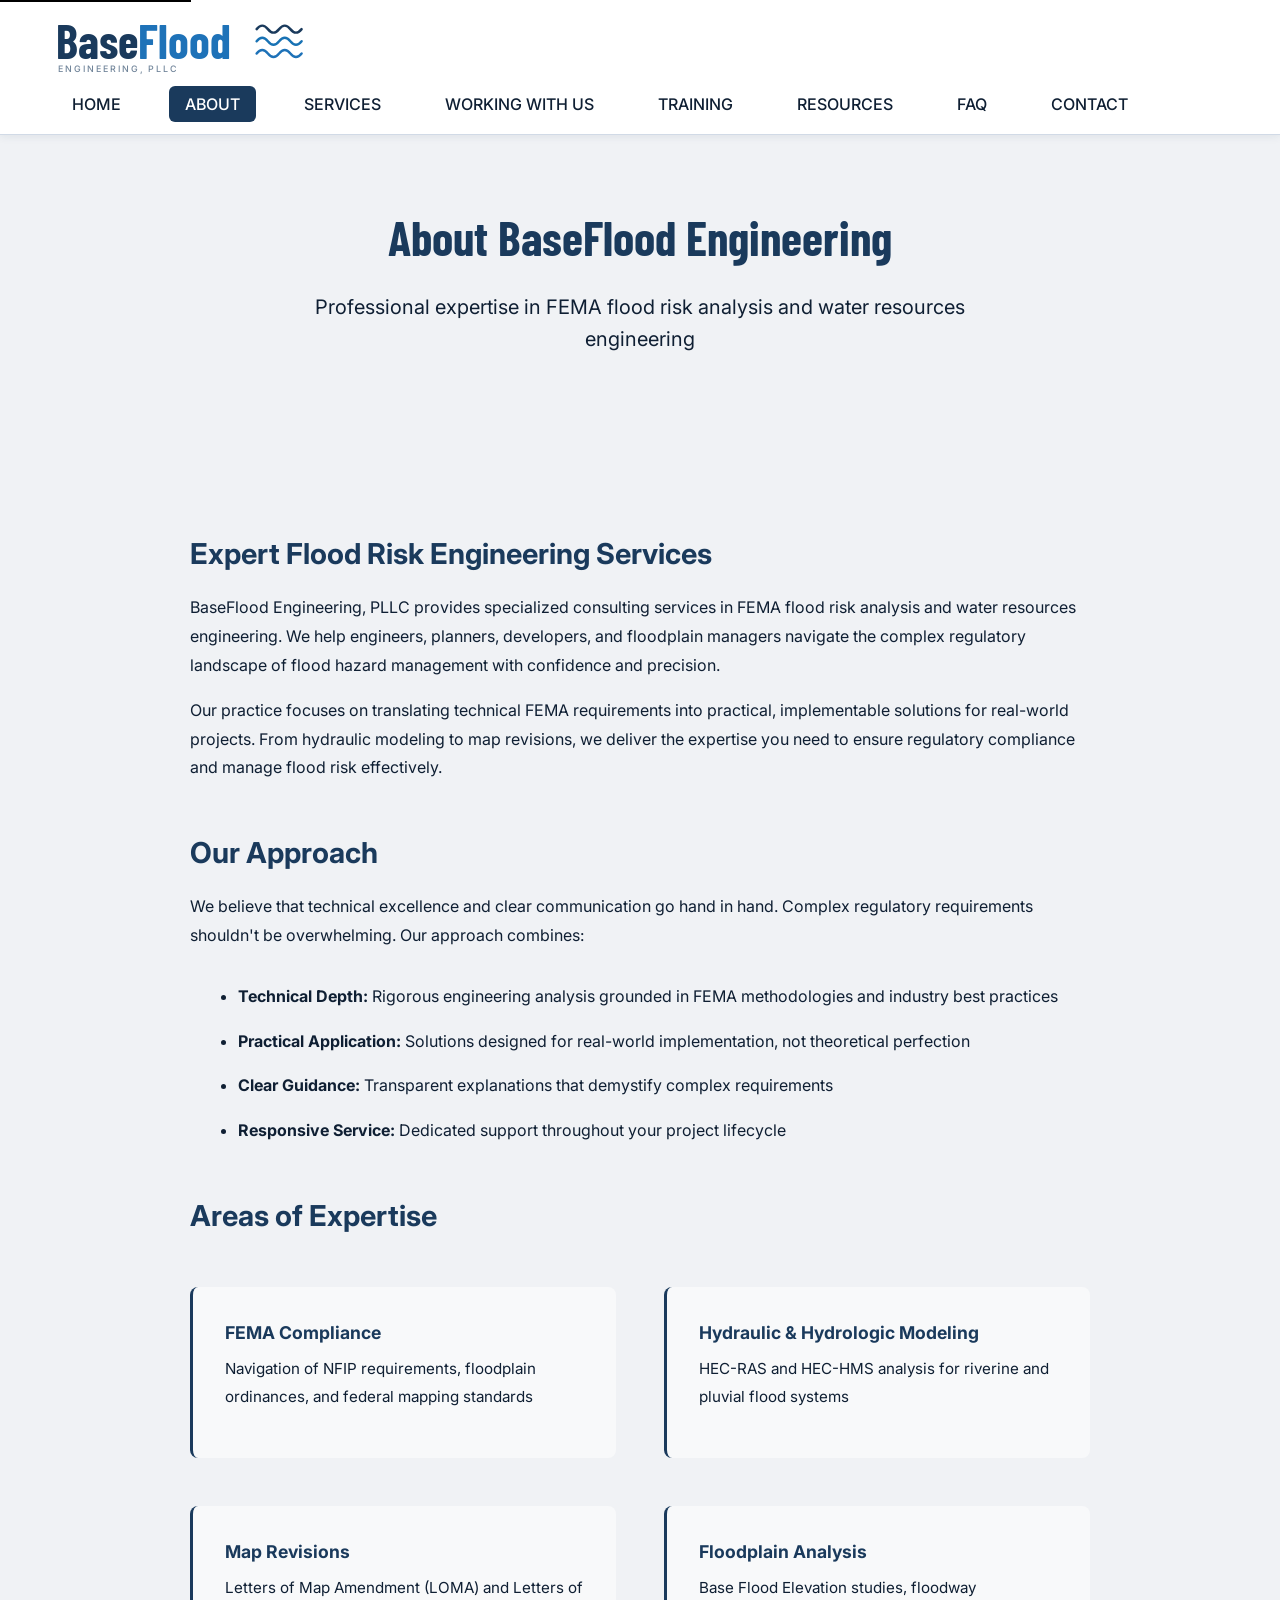
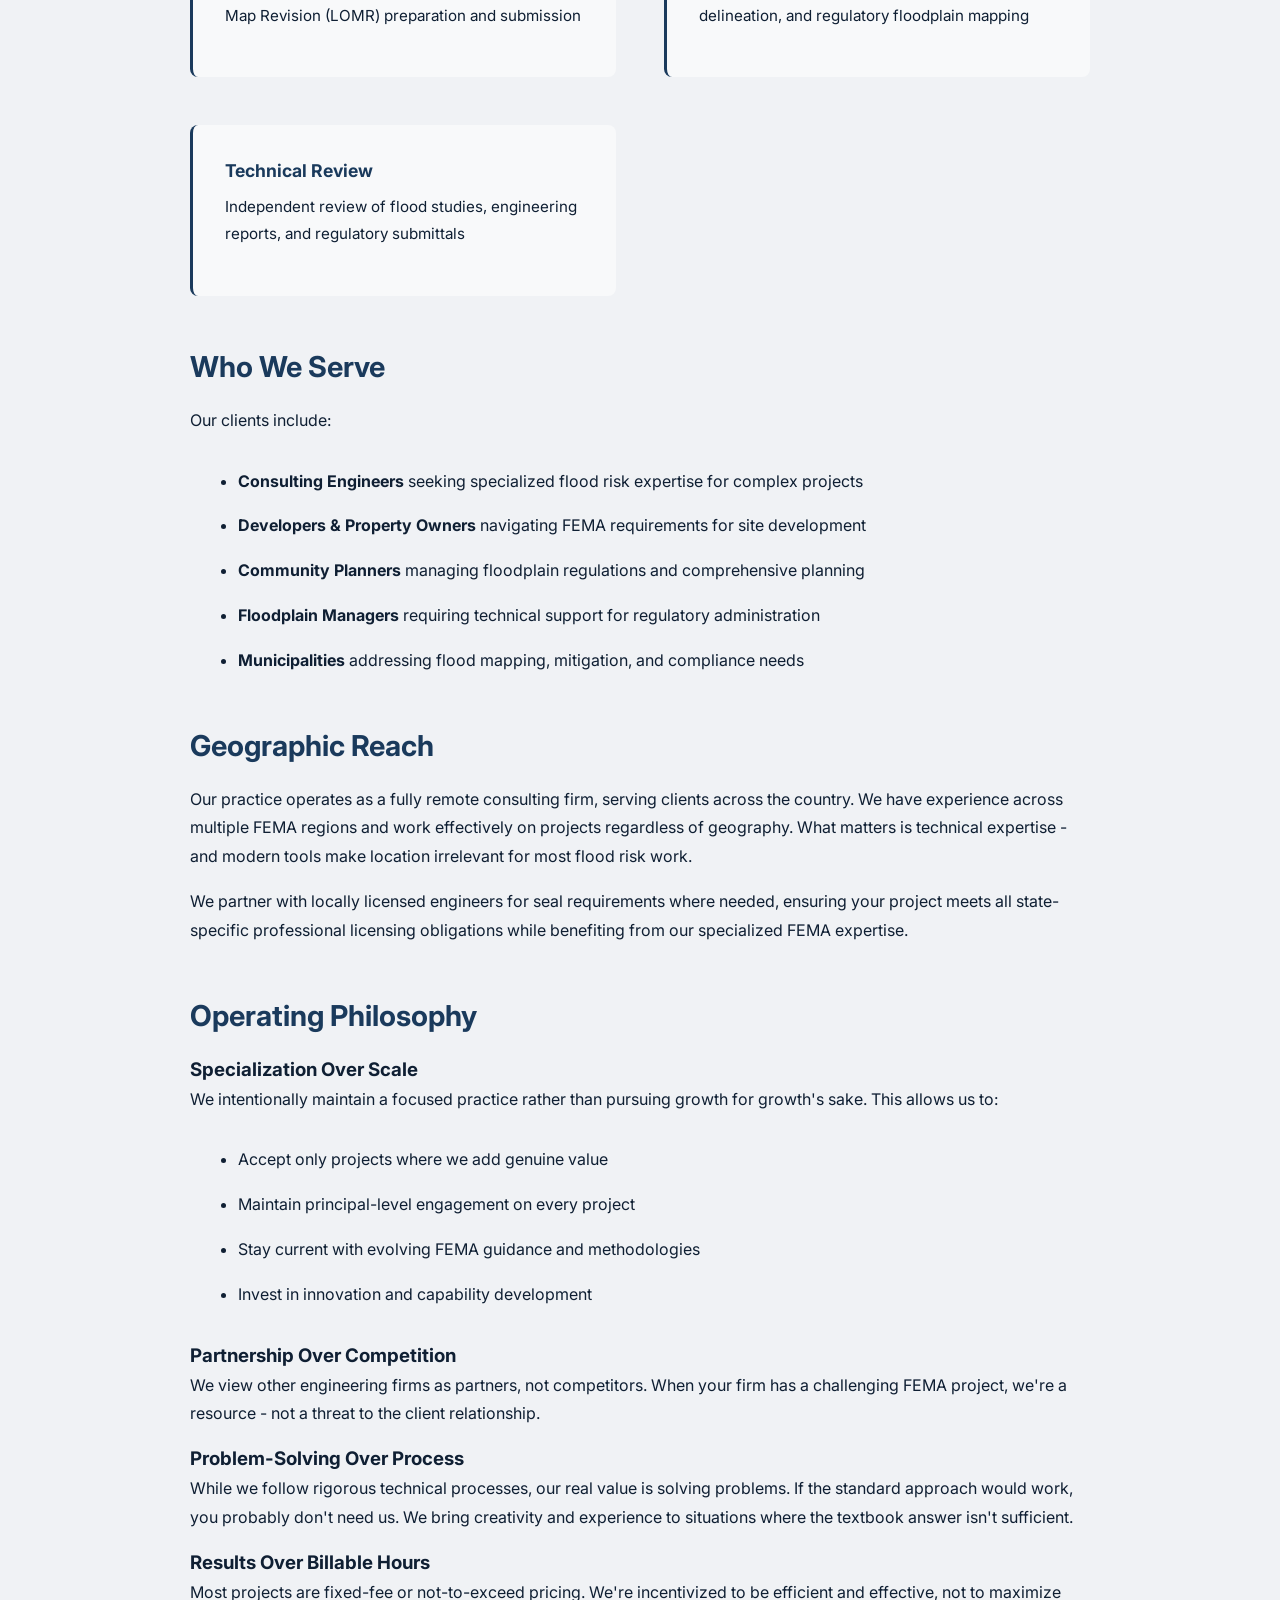
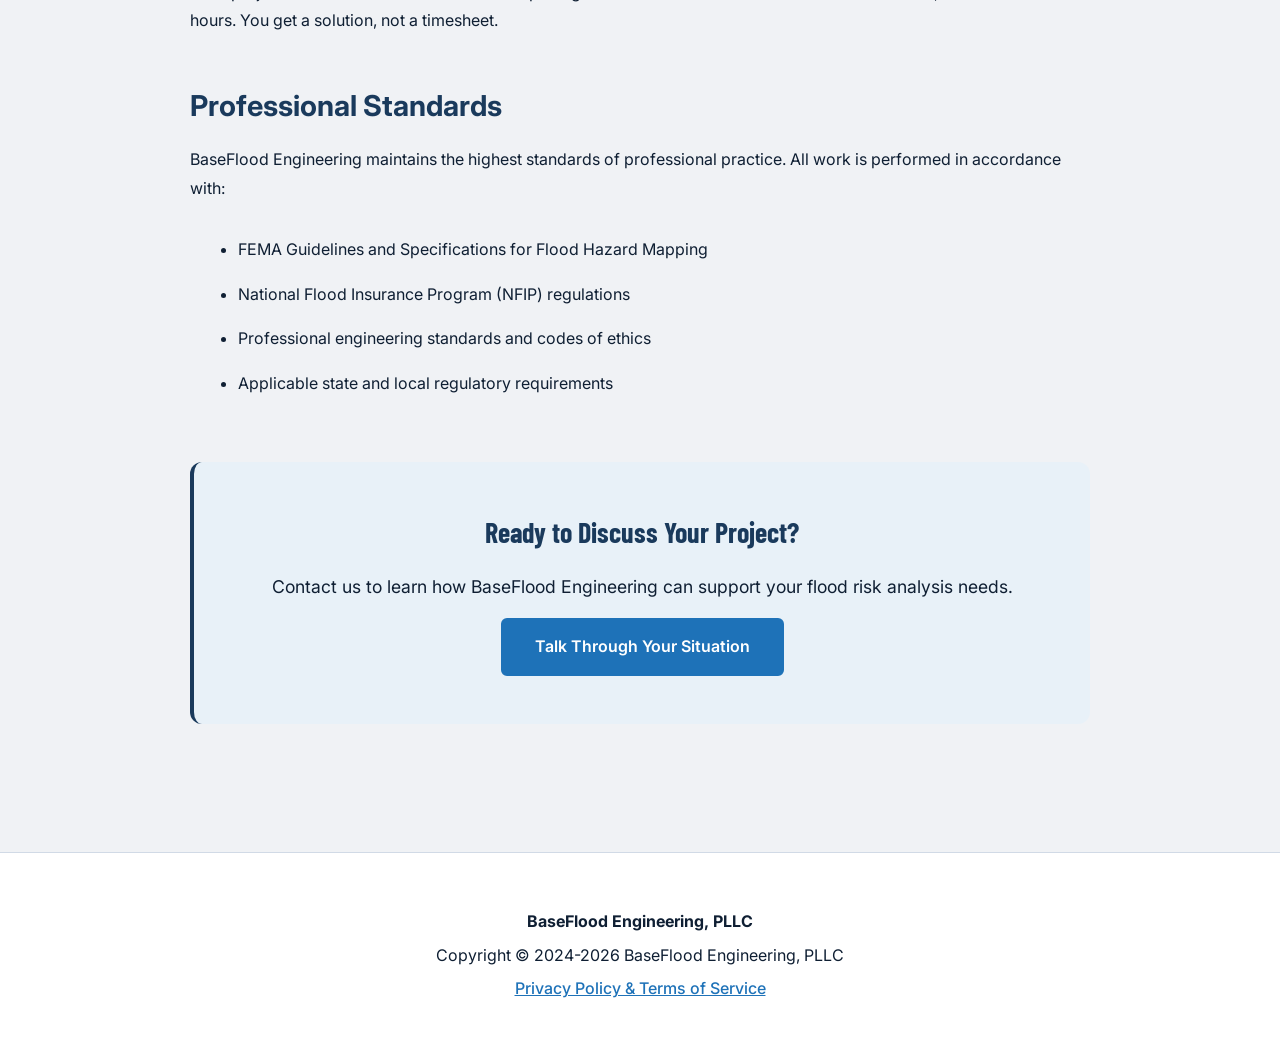
==== about.html @ ddf85482 "fix: tighten wave gap — translate 230→212, viewBox 292→272 Font now preloads reliably via link tag; " ====
<!DOCTYPE html>
<html lang="en">
<head>
    <meta charset="UTF-8">
    <meta name="viewport" content="width=device-width, initial-scale=1.0">

    <!-- SEO Meta Tags -->
    <title>About - BaseFlood Engineering</title>
    <meta name="description" content="The specialist's specialist in FEMA flood risk. We partner with engineering firms and serve clients with specialized expertise, principal-level engagement, and a problem-solving focus.">

    <!-- Favicon -->
    <link rel="icon" type="image/png" href="favicon.png">

    <!-- Stylesheet -->
        <link rel="preconnect" href="https://fonts.googleapis.com">
    <link rel="preconnect" href="https://fonts.gstatic.com" crossorigin>
    <link href="https://fonts.googleapis.com/css2?family=Barlow+Condensed:wght@700&family=Inter:wght@300;400;500;600;700&display=swap" rel="stylesheet">
    <link rel="stylesheet" href="styles.css">
</head>
<body>
    <!-- Skip Navigation -->
    <a href="#main-content" class="skip-link">Skip to main content</a>

    <!-- Header -->
    <header role="banner">
        <div class="container">
            <div class="header-content">
                <div class="logo">
                    <a href="index.html" aria-label="BaseFlood Engineering homepage">
                        <svg xmlns="http://www.w3.org/2000/svg" viewBox="0 0 272 64" role="img" aria-label="BaseFlood Engineering, PLLC" style="height:60px;width:auto;display:block;">
                        <title>BaseFlood Engineering, PLLC</title>
                        <text y="46"
                              font-family="'Barlow Condensed','Arial Narrow',Arial,sans-serif"
                              font-weight="700" font-size="50">
                            <tspan fill="#1a3a5c">Base</tspan><tspan fill="#1e72b8">Flood</tspan>
                        </text>
                        <g transform="translate(212, 8)">
                            <path d="M2 6 C 6 1, 10 1, 14 6 C 18 11, 22 11, 26 6 C 30 1, 34 1, 38 6 C 42 11, 46 11, 50 6"
                                  stroke="#1a3a5c" stroke-width="2.6" stroke-linecap="round" fill="none"/>
                            <path transform="translate(0,13)"
                                  d="M2 6 C 6 1, 10 1, 14 6 C 18 11, 22 11, 26 6 C 30 1, 34 1, 38 6 C 42 11, 46 11, 50 6"
                                  stroke="#1872b4" stroke-width="2.6" stroke-linecap="round" fill="none"/>
                            <path transform="translate(0,26)"
                                  d="M2 6 C 6 1, 10 1, 14 6 C 18 11, 22 11, 26 6 C 30 1, 34 1, 38 6 C 42 11, 46 11, 50 6"
                                  stroke="#1e72b8" stroke-width="2.6" stroke-linecap="round" fill="none"/>
                        </g>
                        <text x="2" y="60"
                              font-family="'Inter','Segoe UI',Arial,sans-serif"
                              font-weight="500" font-size="9.5"
                              fill="#1a3a5c" opacity="0.62" letter-spacing="2.1">ENGINEERING, PLLC</text>
                    </svg>
                    </a>
                </div>
                <nav role="navigation" aria-label="Main navigation">
                    <ul>
                        <li><a href="index.html">HOME</a></li>
                        <li><a href="about.html" aria-current="page">ABOUT</a></li>
                        <li><a href="services.html">SERVICES</a></li>
                        <li><a href="working-with-us.html">WORKING WITH US</a></li>
                        <li><a href="training.html">TRAINING</a></li>
                        <li><a href="resources.html">RESOURCES</a></li>
                        <li><a href="faq.html">FAQ</a></li>
                        <li><a href="contact.html">CONTACT</a></li>
                    </ul>
                </nav>
            </div>
        </div>
    </header>

    <!-- Main Content -->
    <main id="main-content" role="main">
        <!-- Page Hero -->
        <section class="page-hero" aria-label="About introduction">
            <div class="container">
                <h1>About BaseFlood Engineering</h1>
                <p class="page-hero-subtitle">Professional expertise in FEMA flood risk analysis and water resources engineering</p>
            </div>
        </section>

        <!-- Main Content Section -->
        <section class="page-content" aria-label="About BaseFlood Engineering">
            <div class="container">
                <div class="content-box">
                    <h2>Expert Flood Risk Engineering Services</h2>

                    <p>BaseFlood Engineering, PLLC provides specialized consulting services in FEMA flood risk analysis and water resources engineering. We help engineers, planners, developers, and floodplain managers navigate the complex regulatory landscape of flood hazard management with confidence and precision.</p>

                    <p>Our practice focuses on translating technical FEMA requirements into practical, implementable solutions for real-world projects. From hydraulic modeling to map revisions, we deliver the expertise you need to ensure regulatory compliance and manage flood risk effectively.</p>

                    <h2>Our Approach</h2>

                    <p>We believe that technical excellence and clear communication go hand in hand. Complex regulatory requirements shouldn't be overwhelming. Our approach combines:</p>

                    <ul>
                        <li><strong>Technical Depth:</strong> Rigorous engineering analysis grounded in FEMA methodologies and industry best practices</li>
                        <li><strong>Practical Application:</strong> Solutions designed for real-world implementation, not theoretical perfection</li>
                        <li><strong>Clear Guidance:</strong> Transparent explanations that demystify complex requirements</li>
                        <li><strong>Responsive Service:</strong> Dedicated support throughout your project lifecycle</li>
                    </ul>

                    <h2>Areas of Expertise</h2>

                    <div class="expertise-grid">
                        <div class="expertise-item">
                            <h3>FEMA Compliance</h3>
                            <p>Navigation of NFIP requirements, floodplain ordinances, and federal mapping standards</p>
                        </div>

                        <div class="expertise-item">
                            <h3>Hydraulic &amp; Hydrologic Modeling</h3>
                            <p>HEC-RAS and HEC-HMS analysis for riverine and pluvial flood systems</p>
                        </div>

                        <div class="expertise-item">
                            <h3>Map Revisions</h3>
                            <p>Letters of Map Amendment (LOMA) and Letters of Map Revision (LOMR) preparation and submission</p>
                        </div>

                        <div class="expertise-item">
                            <h3>Floodplain Analysis</h3>
                            <p>Base Flood Elevation studies, floodway delineation, and regulatory floodplain mapping</p>
                        </div>

                        <div class="expertise-item">
                            <h3>Technical Review</h3>
                            <p>Independent review of flood studies, engineering reports, and regulatory submittals</p>
                        </div>
                    </div>

                    <h2>Who We Serve</h2>

                    <p>Our clients include:</p>

                    <ul>
                        <li><strong>Consulting Engineers</strong> seeking specialized flood risk expertise for complex projects</li>
                        <li><strong>Developers &amp; Property Owners</strong> navigating FEMA requirements for site development</li>
                        <li><strong>Community Planners</strong> managing floodplain regulations and comprehensive planning</li>
                        <li><strong>Floodplain Managers</strong> requiring technical support for regulatory administration</li>
                        <li><strong>Municipalities</strong> addressing flood mapping, mitigation, and compliance needs</li>
                    </ul>

                    <h2>Geographic Reach</h2>
                    <p>Our practice operates as a fully remote consulting firm, serving clients across the country. We have experience across multiple FEMA regions and work effectively on projects regardless of geography. What matters is technical expertise - and modern tools make location irrelevant for most flood risk work.</p>
                    <p>We partner with locally licensed engineers for seal requirements where needed, ensuring your project meets all state-specific professional licensing obligations while benefiting from our specialized FEMA expertise.</p>

                    <h2>Operating Philosophy</h2>

                    <div class="philosophy-section">
                        <h3>Specialization Over Scale</h3>
                        <p>We intentionally maintain a focused practice rather than pursuing growth for growth's sake. This allows us to:</p>
                        <ul>
                            <li>Accept only projects where we add genuine value</li>
                            <li>Maintain principal-level engagement on every project</li>
                            <li>Stay current with evolving FEMA guidance and methodologies</li>
                            <li>Invest in innovation and capability development</li>
                        </ul>
                    </div>

                    <div class="philosophy-section">
                        <h3>Partnership Over Competition</h3>
                        <p>We view other engineering firms as partners, not competitors. When your firm has a challenging FEMA project, we're a resource - not a threat to the client relationship.</p>
                    </div>

                    <div class="philosophy-section">
                        <h3>Problem-Solving Over Process</h3>
                        <p>While we follow rigorous technical processes, our real value is solving problems. If the standard approach would work, you probably don't need us. We bring creativity and experience to situations where the textbook answer isn't sufficient.</p>
                    </div>

                    <div class="philosophy-section">
                        <h3>Results Over Billable Hours</h3>
                        <p>Most projects are fixed-fee or not-to-exceed pricing. We're incentivized to be efficient and effective, not to maximize hours. You get a solution, not a timesheet.</p>
                    </div>

                    <h2>Professional Standards</h2>

                    <p>BaseFlood Engineering maintains the highest standards of professional practice. All work is performed in accordance with:</p>

                    <ul>
                        <li>FEMA Guidelines and Specifications for Flood Hazard Mapping</li>
                        <li>National Flood Insurance Program (NFIP) regulations</li>
                        <li>Professional engineering standards and codes of ethics</li>
                        <li>Applicable state and local regulatory requirements</li>
                    </ul>

                    <div class="cta-box">
                        <h3>Ready to Discuss Your Project?</h3>
                        <p>Contact us to learn how BaseFlood Engineering can support your flood risk analysis needs.</p>
                        <a href="contact.html" class="btn-primary">Talk Through Your Situation</a>
                    </div>
                </div>
            </div>
        </section>
    </main>

    <!-- Footer -->
    <footer role="contentinfo" aria-label="Site footer">
        <div class="container">
            <div class="footer-content">
                <p><strong>BaseFlood Engineering, PLLC</strong></p>
                <p>Copyright &copy; 2024-2026 BaseFlood Engineering, PLLC</p>
                <p><a href="privacy.html">Privacy Policy & Terms of Service</a></p>
            </div>
        </div>
    </footer>
</body>
</html>
---- styles.css ----
/* ===================================
   BaseFlood Engineering Stylesheet
   Brand-compliant update — May 2026
   Colors & typography per Brand Guidelines v1.0
   =================================== */

/* === Google Fonts — required by brand guidelines === */
@import url('https://fonts.googleapis.com/css2?family=Barlow+Condensed:wght@700&family=Inter:wght@300;400;500;600;700&display=swap');

/* === CSS Reset & Base Styles === */
* {
    margin: 0;
    padding: 0;
    box-sizing: border-box;
}

:root {
    /* ── Brand Color Palette (Brand Guidelines v1.0) ── */
    --bf-navy:   #1a3a5c;   /* Primary Navy — brand primary, dominant */
    --bf-blue:   #1e72b8;   /* Primary Blue — secondary, "Flood" color */
    --bf-mid:    #1872b4;   /* Mid Blue — wave icon middle stroke */
    --bf-lite:   #2e8bcb;   /* Accent Blue — highlights, UI accents */
    --bf-lblue:  #7ab8e8;   /* Light Blue — reversed text, icon tints */
    --bf-dark:   #0f1f33;   /* Dark Navy — body text, headings */
    --bf-gray:   #8a96a3;   /* Cool Gray — secondary text, captions */
    --bf-rule:   #d1dae6;   /* Rule / Border — dividers, subtle borders */
    --bf-bg:     #f0f2f5;   /* Background */

    /* ── Semantic aliases (used throughout) ── */
    --primary-color:   var(--bf-blue);    /* primary interactive / link blue */
    --primary-dark:    var(--bf-navy);    /* hover, headers, dark treatments */
    --secondary-color: #e8f1f8;           /* light blue tint for strips/boxes */
    --accent-color:    var(--bf-blue);    /* CTA buttons — brand blue */
    --accent-hover:    var(--bf-navy);    /* CTA hover — darken to navy */
    --text-color:      var(--bf-dark);    /* #0f1f33 */
    --text-light:      var(--bf-gray);    /* #8a96a3 */
    --white:           #ffffff;
    --border-color:    var(--bf-rule);    /* #d1dae6 */
    --card-bg:         rgba(255, 255, 255, 0.88);
    --background-tint: var(--bf-bg);      /* #f0f2f5 */

    /* ── Typography ── */
    /* Display / large headlines: Barlow Condensed Bold 700 only */
    --font-display: 'Barlow Condensed', 'Arial Narrow', Arial, sans-serif;
    /* Body, UI, all other text: Inter */
    --font-main:    'Inter', 'Segoe UI', Arial, sans-serif;
    /* Legacy alias — still referenced in some components */
    --font-heading: var(--font-display);

    /* ── Spacing ── */
    --spacing-xs: 0.5rem;
    --spacing-sm: 1rem;
    --spacing-md: 2rem;
    --spacing-lg: 3rem;
    --spacing-xl: 4rem;

    /* ── Container ── */
    --container-width: 1200px;
}

html {
    font-size: 16px;
    scroll-behavior: smooth;
}

body {
    font-family: var(--font-main);
    font-size: 1rem;
    line-height: 1.6;
    color: var(--text-color);
    background: var(--background-tint);
    position: relative;
}

/* Fixed Background Watermark */
body::before {
    content: '';
    position: fixed;
    top: 0;
    left: 0;
    width: 100%;
    height: 100%;
    background-image: url('images/background-watermark.png');
    background-size: cover;
    background-position: center;
    background-repeat: no-repeat;
    background-attachment: fixed;
    opacity: 0.15;
    pointer-events: none;
    z-index: -1;
}

/* === Skip Link (Accessibility) === */
.skip-link {
    position: absolute;
    top: -40px;
    left: 0;
    background: #000;
    color: #fff;
    padding: 8px 16px;
    text-decoration: none;
    z-index: 100;
    font-weight: bold;
}

.skip-link:focus {
    top: 0;
}

/* === Container === */
.container {
    max-width: var(--container-width);
    margin: 0 auto;
    padding: 0 var(--spacing-sm);
}

/* === Header === */
header {
    background: rgba(255, 255, 255, 0.97);
    backdrop-filter: blur(10px);
    border-bottom: 1px solid var(--border-color);
    padding: var(--spacing-sm) 0;
    position: sticky;
    top: 0;
    z-index: 50;
    box-shadow: 0 2px 8px rgba(26, 58, 92, 0.08);
}

.header-content {
    display: flex;
    justify-content: space-between;
    align-items: center;
    flex-wrap: wrap;
    gap: var(--spacing-sm);
}

.logo img,
.logo svg {
    height: 64px;
    width: auto;
    display: block;
}

/* === Navigation === */
nav ul {
    display: flex;
    list-style: none;
    gap: var(--spacing-md);
    margin: 0;
    padding: 0;
}

nav a {
    text-decoration: none;
    color: var(--text-color);
    font-weight: 500;
    font-family: var(--font-main);
    padding: var(--spacing-xs) var(--spacing-sm);
    border-radius: 4px;
    transition: background-color 0.3s ease, color 0.3s ease;
    white-space: nowrap;
}

nav a:hover,
nav a:focus {
    background-color: var(--secondary-color);
    color: var(--primary-color);
}

nav a[aria-current="page"] {
    background-color: var(--bf-navy);
    color: var(--white);
    border-radius: 6px;
}

/* === Main Content === */
main {
    min-height: calc(100vh - 200px);
}

/* === Hero Section === */
.hero {
    padding: var(--spacing-lg) 0 var(--spacing-lg) 0;
    background: transparent;
    color: var(--text-color);
    position: relative;
    overflow: hidden;
}

.hero-content {
    position: relative;
    z-index: 1;
    max-width: 800px;
}

/* Hero h1: display font per brand spec */
.hero-text h1 {
    font-family: var(--font-display);
    font-weight: 700;
    font-size: 3.5rem;
    line-height: 1.1;
    color: var(--bf-navy);
    margin-bottom: var(--spacing-md);
    white-space: nowrap;
}

.hero-subtitle {
    font-family: var(--font-main);
    font-size: 1.25rem;
    line-height: 1.6;
    color: var(--text-color);
    margin-bottom: var(--spacing-lg);
    max-width: 700px;
}

.hero-tagline {
    color: var(--text-color);
    margin-bottom: var(--spacing-md);
    font-family: var(--font-main);
}

.hero-cta {
    display: flex;
    gap: var(--spacing-md);
    flex-wrap: wrap;
}

.btn-primary,
.btn-secondary {
    display: inline-block;
    padding: 0.875rem 2rem;
    font-size: 1rem;
    font-weight: 600;
    font-family: var(--font-main);
    text-decoration: none;
    border-radius: 6px;
    transition: all 0.3s ease;
    cursor: pointer;
    border: 2px solid transparent;
}

.btn-primary {
    background: var(--bf-blue);
    color: var(--white);
    border-color: var(--bf-blue);
}

.btn-primary:hover {
    background: var(--bf-navy);
    border-color: var(--bf-navy);
    transform: translateY(-2px);
    box-shadow: 0 4px 12px rgba(26, 58, 92, 0.35);
}

.btn-secondary {
    background: transparent;
    color: var(--bf-blue);
    border: 2px solid var(--bf-blue);
}

.btn-secondary:hover {
    background: var(--bf-blue);
    color: var(--white);
    transform: translateY(-2px);
}

.hero-image img {
    max-width: 100%;
    height: auto;
    display: block;
}

/* === Section Titles — display font for majors === */
.section-title {
    font-family: var(--font-display);
    font-weight: 700;
    font-size: 2.5rem;
    color: var(--bf-navy);
    text-align: center;
    margin-bottom: var(--spacing-lg);
}

/* === Services Section === */
.services-section {
    padding: var(--spacing-lg) 0;
    background: transparent;
}

.services-grid {
    display: grid;
    grid-template-columns: repeat(2, 1fr);
    gap: var(--spacing-md);
    margin-top: var(--spacing-md);
}

.service-card {
    background: var(--card-bg);
    backdrop-filter: blur(10px);
    border: 1px solid rgba(255, 255, 255, 0.5);
    border-radius: 16px;
    padding: var(--spacing-lg);
    transition: all 0.3s ease;
    position: relative;
    box-shadow: 0 4px 20px rgba(26, 58, 92, 0.08);
}

.service-card:hover {
    box-shadow: 0 8px 32px rgba(26, 58, 92, 0.15);
    transform: translateY(-4px);
}

.service-icon {
    width: 56px;
    height: 56px;
    background: var(--bf-navy);
    border-radius: 50%;
    display: flex;
    align-items: center;
    justify-content: center;
    margin-bottom: var(--spacing-md);
    color: var(--white);
}

.service-icon svg {
    width: 28px;
    height: 28px;
}

.service-card h3 {
    font-family: var(--font-main);
    font-weight: 700;
    font-size: 1.2rem;
    color: var(--bf-navy);
    margin-bottom: var(--spacing-sm);
}

.service-card p {
    font-family: var(--font-main);
    color: var(--text-light);
    line-height: 1.7;
    margin: 0;
}

/* === Why Choose Section === */
.why-choose-section {
    padding: var(--spacing-lg) 0;
    background: transparent;
}

.why-choose-content {
    max-width: 1100px;
    margin: 0 auto;
}

.why-choose-text h2 {
    font-family: var(--font-display);
    font-weight: 700;
    font-size: 2.25rem;
    color: var(--bf-navy);
    margin-bottom: var(--spacing-lg);
}

.intro-paragraph {
    font-size: 1.1rem;
    line-height: 1.8;
    color: var(--text-color);
    margin-bottom: var(--spacing-lg);
}

/* Two-column layout */
.two-column-features {
    display: grid;
    grid-template-columns: 1fr 1fr;
    gap: var(--spacing-xl);
    margin-top: var(--spacing-lg);
}

.feature-column h3 {
    font-family: var(--font-main);
    font-weight: 700;
    font-size: 1.35rem;
    color: var(--bf-navy);
    margin-bottom: var(--spacing-md);
}

.feature-column ul {
    list-style: disc;
    padding-left: 1.5rem;
    margin: 0;
}

.feature-column li {
    color: var(--text-color);
    line-height: 1.7;
    margin-bottom: var(--spacing-sm);
}

.feature-column li strong {
    color: var(--bf-navy);
}

/* Legacy feature-list styles */
.feature-list {
    display: grid;
    grid-template-columns: repeat(auto-fit, minmax(300px, 1fr));
    gap: var(--spacing-md);
}

.feature-item {
    background: var(--card-bg);
    backdrop-filter: blur(10px);
    padding: var(--spacing-md);
    border-radius: 12px;
    border: 1px solid rgba(255, 255, 255, 0.5);
    box-shadow: 0 4px 16px rgba(26, 58, 92, 0.08);
}

.feature-item h4 {
    font-family: var(--font-main);
    font-weight: 700;
    font-size: 1.1rem;
    color: var(--bf-blue);
    margin-bottom: var(--spacing-xs);
}

.feature-item p {
    color: var(--text-light);
    line-height: 1.7;
    margin: 0;
}

.special-forces-callout {
    background: var(--secondary-color);
    padding: var(--spacing-md);
    border-radius: 12px;
    margin-top: var(--spacing-lg);
    border-left: 4px solid var(--bf-navy);
}

.special-forces-callout h3 {
    font-family: var(--font-main);
    font-weight: 700;
    font-size: 1.35rem;
    margin-top: 0;
    margin-bottom: var(--spacing-sm);
    color: var(--bf-navy);
}

.special-forces-callout p {
    color: var(--text-color);
    margin-bottom: 0;
}

/* === CTA Section === */
.cta-section {
    padding: var(--spacing-lg) 0;
    background: transparent;
    text-align: center;
}

.cta-content h2 {
    font-family: var(--font-display);
    font-weight: 700;
    font-size: 2.25rem;
    color: var(--bf-navy);
    margin-bottom: var(--spacing-md);
}

.cta-content p {
    font-size: 1.15rem;
    color: var(--text-color);
    margin-bottom: var(--spacing-lg);
    max-width: 700px;
    margin-left: auto;
    margin-right: auto;
}

.btn-primary-large {
    display: inline-block;
    padding: 1rem 2.5rem;
    font-size: 1.125rem;
    font-weight: 600;
    font-family: var(--font-main);
    text-decoration: none;
    border-radius: 6px;
    background: var(--bf-blue);
    color: var(--white);
    transition: all 0.3s ease;
}

.btn-primary-large:hover {
    background: var(--bf-navy);
    transform: translateY(-2px);
    box-shadow: 0 6px 20px rgba(26, 58, 92, 0.3);
}

/* === AI Agent Section === */
.ai-agent-section {
    padding: var(--spacing-lg) 0;
    background: var(--white);
}

elevenlabs-convai {
    display: block;
    margin: 0 auto;
}

/* === Page Hero === */
.page-hero {
    padding: var(--spacing-xl) 0;
    background: transparent;
    text-align: center;
}

.page-hero h1 {
    font-family: var(--font-display);
    font-weight: 700;
    font-size: 3rem;
    color: var(--bf-navy);
    margin-bottom: var(--spacing-sm);
}

.page-hero-subtitle {
    font-size: 1.25rem;
    font-family: var(--font-main);
    color: var(--text-color);
    max-width: 700px;
    margin: 0 auto;
}

/* === Content Section === */
.content-section {
    padding: var(--spacing-lg) 0;
    background: transparent;
}

.page-content {
    padding: var(--spacing-xl) 0;
}

/* === Expertise Grid === */
.expertise-grid {
    display: grid;
    grid-template-columns: repeat(auto-fit, minmax(300px, 1fr));
    gap: var(--spacing-lg);
    margin: var(--spacing-lg) 0;
}

.expertise-item {
    background: #f8f9fa;
    padding: var(--spacing-md);
    border-radius: 8px;
    border-left: 3px solid var(--bf-navy);
}

.expertise-item h3 {
    font-family: var(--font-main);
    font-weight: 700;
    font-size: 1.1rem;
    color: var(--bf-navy);
    margin-bottom: var(--spacing-xs);
}

.expertise-item p {
    color: var(--text-light);
    line-height: 1.7;
    margin: 0;
    font-size: 0.95rem;
}

/* === CTA Box === */
.cta-box {
    background: var(--secondary-color);
    color: var(--text-color);
    padding: var(--spacing-lg);
    border-radius: 12px;
    text-align: center;
    margin-top: var(--spacing-xl);
    border-left: 4px solid var(--bf-navy);
}

.cta-box h3 {
    font-family: var(--font-display);
    font-weight: 700;
    font-size: 1.75rem;
    margin-bottom: var(--spacing-sm);
    color: var(--bf-navy);
}

.cta-box p {
    font-size: 1.1rem;
    margin-bottom: var(--spacing-md);
    color: var(--text-color);
}

.content-box {
    max-width: 900px;
    margin: 0 auto;
}

.content-box h1 {
    font-family: var(--font-display);
    font-weight: 700;
    font-size: 2.5rem;
    color: var(--bf-navy);
    margin-bottom: var(--spacing-md);
}

.content-box h2 {
    font-family: var(--font-main);
    font-weight: 700;
    font-size: 1.8rem;
    color: var(--bf-navy);
    margin-top: var(--spacing-lg);
    margin-bottom: var(--spacing-sm);
}

.content-box p {
    margin-bottom: var(--spacing-sm);
    line-height: 1.8;
    color: var(--text-color);
}

.content-box ul {
    margin: var(--spacing-md) 0;
    padding-left: var(--spacing-lg);
}

.content-box li {
    margin-bottom: var(--spacing-sm);
    line-height: 1.8;
}

/* === Contact Layout === */
.contact-layout {
    display: grid;
    grid-template-columns: 1fr 1.5fr;
    gap: var(--spacing-xl);
    max-width: 1200px;
    margin: 0 auto;
}

/* === Contact Info Section === */
.contact-info-section h2 {
    font-family: var(--font-main);
    font-weight: 700;
    font-size: 1.75rem;
    color: var(--bf-navy);
    margin-bottom: var(--spacing-lg);
}

.contact-item {
    display: flex;
    gap: var(--spacing-md);
    margin-bottom: var(--spacing-lg);
    padding-bottom: var(--spacing-lg);
    border-bottom: 1px solid var(--border-color);
}

.contact-icon {
    width: 48px;
    height: 48px;
    background: linear-gradient(135deg, var(--bf-navy), var(--bf-blue));
    border-radius: 8px;
    display: flex;
    align-items: center;
    justify-content: center;
    color: var(--white);
    flex-shrink: 0;
}

.contact-details h3 {
    font-family: var(--font-main);
    font-weight: 600;
    font-size: 1.1rem;
    color: var(--bf-navy);
    margin-bottom: var(--spacing-xs);
}

.contact-details p {
    color: var(--text-color);
    margin: 0;
}

.contact-details a {
    color: var(--bf-blue);
    text-decoration: none;
    font-weight: 500;
}

.contact-details a:hover {
    text-decoration: underline;
}

.info-box {
    background: #f8f9fa;
    padding: var(--spacing-md);
    border-radius: 8px;
    border-left: 4px solid var(--bf-blue);
    margin-top: var(--spacing-md);
}

.info-box h3 {
    font-family: var(--font-main);
    font-weight: 600;
    font-size: 1.1rem;
    color: var(--bf-navy);
    margin-bottom: var(--spacing-sm);
}

.info-box p {
    color: var(--text-color);
    line-height: 1.6;
    margin-bottom: var(--spacing-sm);
}

.info-box ul {
    margin: var(--spacing-sm) 0;
    padding-left: var(--spacing-md);
}

.info-box li {
    color: var(--text-color);
    line-height: 1.6;
    margin-bottom: 0.25rem;
}

/* === Contact Form Section === */
.contact-form-section h2 {
    font-family: var(--font-main);
    font-weight: 700;
    font-size: 1.75rem;
    color: var(--bf-navy);
    margin-bottom: var(--spacing-lg);
}

.contact-form {
    background: var(--white);
    padding: var(--spacing-lg);
    border-radius: 8px;
    border: 2px solid var(--border-color);
}

.form-group {
    margin-bottom: var(--spacing-md);
}

.form-group label {
    display: block;
    margin-bottom: var(--spacing-xs);
    font-weight: 500;
    font-family: var(--font-main);
    color: var(--text-color);
}

.required {
    color: #dc3545;
}

.form-group input,
.form-group textarea {
    width: 100%;
    padding: 0.75rem;
    border: 1px solid var(--border-color);
    border-radius: 6px;
    font-family: var(--font-main);
    font-size: 1rem;
    transition: all 0.3s ease;
}

.form-group input:focus,
.form-group textarea:focus {
    outline: none;
    border-color: var(--bf-blue);
    box-shadow: 0 0 0 3px rgba(30, 114, 184, 0.12);
}

.form-group textarea {
    resize: vertical;
    min-height: 120px;
}

.btn-submit-form {
    background: var(--bf-navy);
    color: var(--white);
    border: none;
    padding: 0.875rem 2rem;
    font-size: 1rem;
    font-weight: 600;
    font-family: var(--font-main);
    border-radius: 6px;
    cursor: pointer;
    transition: all 0.3s ease;
    width: 100%;
}

.btn-submit-form:hover {
    background: var(--bf-blue);
    transform: translateY(-2px);
    box-shadow: 0 4px 12px rgba(26, 58, 92, 0.3);
}

.btn-submit-form:active {
    transform: translateY(0);
}

.form-note {
    margin-top: var(--spacing-md);
    color: var(--text-light);
    text-align: center;
}

/* Legacy submit button */
.btn-submit {
    background: var(--bf-navy);
    color: var(--white);
    border: none;
    padding: var(--spacing-sm) var(--spacing-lg);
    font-size: 1rem;
    font-weight: 500;
    font-family: var(--font-main);
    border-radius: 4px;
    cursor: pointer;
    transition: background-color 0.3s ease, transform 0.1s ease;
}

.btn-submit:hover {
    background: var(--bf-blue);
    transform: translateY(-2px);
}

.btn-submit:active {
    transform: translateY(0);
}

/* === Footer === */
footer {
    background: rgba(255, 255, 255, 0.95);
    backdrop-filter: blur(10px);
    padding: var(--spacing-lg) 0;
    margin-top: var(--spacing-xl);
    text-align: center;
    border-top: 1px solid var(--border-color);
}

.footer-content p {
    margin: var(--spacing-xs) 0;
    font-family: var(--font-main);
    color: var(--text-color);
}

.footer-content a {
    color: var(--bf-blue);
    text-decoration: underline;
    font-weight: 500;
}

.footer-content a:hover {
    color: var(--bf-navy);
}

/* === Cookie Banner === */
.cookie-banner {
    position: fixed;
    bottom: 0;
    left: 0;
    right: 0;
    background: var(--bf-navy);
    color: var(--white);
    padding: var(--spacing-md);
    box-shadow: 0 -2px 10px rgba(0, 0, 0, 0.2);
    z-index: 100;
}

.cookie-content {
    max-width: var(--container-width);
    margin: 0 auto;
    display: flex;
    justify-content: space-between;
    align-items: center;
    gap: var(--spacing-md);
    flex-wrap: wrap;
}

.cookie-buttons {
    display: flex;
    gap: var(--spacing-sm);
}

.btn-accept,
.btn-reject {
    padding: var(--spacing-xs) var(--spacing-md);
    border: none;
    border-radius: 6px;
    font-weight: 500;
    font-family: var(--font-main);
    cursor: pointer;
    transition: all 0.3s ease;
}

.btn-accept {
    background: var(--bf-blue);
    color: var(--white);
}

.btn-reject {
    background: var(--white);
    color: var(--bf-navy);
}

.btn-accept:hover,
.btn-reject:hover {
    transform: translateY(-1px);
    box-shadow: 0 2px 8px rgba(0, 0, 0, 0.2);
}

/* === Links === */
a {
    color: var(--bf-blue);
    text-decoration: underline;
}

a:hover,
a:focus {
    color: var(--bf-navy);
}

/* === Responsive Design === */
@media (max-width: 900px) {
    .two-column-features {
        grid-template-columns: 1fr;
        gap: var(--spacing-lg);
    }
}

@media (max-width: 768px) {
    .hero-text h1 {
        font-size: 2.5rem;
        white-space: normal;
    }

    .hero-subtitle {
        font-size: 1.1rem;
    }

    .hero-cta {
        flex-direction: column;
    }

    .btn-primary,
    .btn-secondary {
        width: 100%;
        text-align: center;
    }

    .services-grid {
        grid-template-columns: 1fr;
    }

    .section-title {
        font-size: 2rem;
    }

    .page-hero h1 {
        font-size: 2.25rem;
    }

    .page-hero-subtitle {
        font-size: 1.1rem;
    }

    .contact-layout {
        grid-template-columns: 1fr;
        gap: var(--spacing-lg);
    }

    .expertise-grid {
        grid-template-columns: 1fr;
    }

    nav ul {
        flex-direction: column;
        gap: var(--spacing-xs);
    }

    nav a {
        white-space: normal;
    }

    .header-content {
        flex-direction: column;
        text-align: center;
    }

    .cookie-content {
        flex-direction: column;
        text-align: center;
    }

    .content-box h1 {
        font-size: 2rem;
    }

    .content-box h2 {
        font-size: 1.5rem;
    }

    .cta-content h2 {
        font-size: 1.875rem;
    }

    .why-choose-text h2 {
        font-size: 1.875rem;
    }
}

@media (max-width: 480px) {
    .hero-text h1 {
        font-size: 2rem;
    }

    .hero-subtitle {
        font-size: 1rem;
    }

    .content-box h1 {
        font-size: 1.75rem;
    }

    .section-title {
        font-size: 1.75rem;
    }
}

/* === Print Styles === */
@media print {
    .skip-link,
    nav,
    .cookie-banner {
        display: none;
    }

    body {
        font-size: 12pt;
    }

    a {
        text-decoration: none;
        color: var(--text-color);
    }
}

/* === Focus Visible (Accessibility) === */
:focus-visible {
    outline: 2px solid var(--bf-blue);
    outline-offset: 2px;
}

/* ============================================
   PAGE STYLES — Resources, Services, FAQ
   ============================================ */

/* === Intro Text === */
.intro-text {
    font-size: 1.15rem;
    line-height: 1.8;
    color: var(--text-color);
    margin-bottom: var(--spacing-lg);
    padding-bottom: var(--spacing-lg);
    border-bottom: 2px solid var(--border-color);
}

/* === Resource Sections === */
.resource-section {
    margin: var(--spacing-xl) 0;
}

.resource-section h2 {
    font-family: var(--font-display);
    font-weight: 700;
    font-size: 2rem;
    color: var(--bf-navy);
    margin-bottom: var(--spacing-lg);
}

.resource-grid {
    display: grid;
    grid-template-columns: repeat(auto-fit, minmax(280px, 1fr));
    gap: var(--spacing-lg);
    margin-bottom: var(--spacing-lg);
}

.resource-card {
    background: var(--white);
    border: 2px solid var(--border-color);
    border-radius: 8px;
    padding: var(--spacing-lg);
    transition: all 0.3s ease;
}

.resource-card:hover {
    border-color: var(--bf-blue);
    box-shadow: 0 4px 12px rgba(26, 58, 92, 0.1);
    transform: translateY(-2px);
}

.resource-card h3 {
    font-family: var(--font-main);
    font-weight: 700;
    font-size: 1.15rem;
    color: var(--bf-navy);
    margin-bottom: var(--spacing-sm);
}

.resource-card p {
    color: var(--text-light);
    line-height: 1.7;
    margin-bottom: var(--spacing-md);
}

.resource-link {
    display: inline-block;
    color: var(--bf-blue);
    font-weight: 600;
    text-decoration: none;
    transition: color 0.3s ease;
}

.resource-link:hover {
    color: var(--bf-navy);
    text-decoration: underline;
}

/* === Concept List === */
.concept-list {
    display: grid;
    gap: var(--spacing-md);
}

.concept-item {
    background: #f8f9fa;
    padding: var(--spacing-md);
    border-radius: 8px;
    border-left: 4px solid var(--bf-navy);
}

.concept-item h3 {
    font-family: var(--font-main);
    font-weight: 700;
    font-size: 1.1rem;
    color: var(--bf-navy);
    margin-bottom: var(--spacing-xs);
}

.concept-item p {
    color: var(--text-color);
    line-height: 1.7;
    margin: 0;
}

/* === Form List === */
.form-list {
    list-style: none;
    padding: 0;
    margin: var(--spacing-md) 0;
}

.form-list li {
    background: var(--white);
    border: 1px solid var(--border-color);
    border-radius: 6px;
    padding: var(--spacing-md);
    margin-bottom: var(--spacing-sm);
}

.form-list li strong {
    color: var(--bf-navy);
}

/* === Disclaimer === */
.disclaimer {
    background: #fff3cd;
    border: 1px solid #ffc107;
    border-radius: 6px;
    padding: var(--spacing-md);
    margin-top: var(--spacing-xl);
}

.disclaimer p {
    margin: 0;
    color: #856404;
}

/* === Service Detail === */
.service-detail {
    background: var(--white);
    border: 2px solid var(--border-color);
    border-radius: 12px;
    padding: var(--spacing-lg);
    margin-bottom: var(--spacing-xl);
}

.service-detail-header {
    padding-bottom: var(--spacing-md);
    border-bottom: 3px solid var(--bf-navy);
    margin-bottom: var(--spacing-lg);
}

.service-detail-header h2 {
    font-family: var(--font-display);
    font-weight: 700;
    font-size: 2rem;
    color: var(--bf-navy);
    margin-bottom: var(--spacing-xs);
}

.service-tagline {
    font-size: 1.15rem;
    color: var(--text-light);
    font-style: italic;
    margin: 0;
}

.service-detail-content h3 {
    font-family: var(--font-main);
    font-weight: 700;
    font-size: 1.2rem;
    color: var(--bf-navy);
    margin-top: var(--spacing-lg);
    margin-bottom: var(--spacing-sm);
}

.service-detail-content p {
    color: var(--text-color);
    line-height: 1.8;
    margin-bottom: var(--spacing-md);
}

.service-detail-content ul,
.service-detail-content ol {
    margin: var(--spacing-md) 0;
    padding-left: var(--spacing-lg);
}

.service-detail-content li {
    color: var(--text-color);
    line-height: 1.8;
    margin-bottom: var(--spacing-sm);
}

/* === Additional Services Grid === */
.additional-services-grid {
    display: grid;
    grid-template-columns: repeat(auto-fit, minmax(250px, 1fr));
    gap: var(--spacing-lg);
    margin-top: var(--spacing-md);
}

.additional-service {
    background: #f8f9fa;
    padding: var(--spacing-md);
    border-radius: 8px;
    border-left: 3px solid var(--bf-blue);
}

.additional-service h3 {
    font-family: var(--font-main);
    font-weight: 700;
    font-size: 1.1rem;
    color: var(--bf-navy);
    margin-bottom: var(--spacing-xs);
}

.additional-service p {
    color: var(--text-light);
    line-height: 1.6;
    margin: 0;
    font-size: 0.95rem;
}

/* === FAQ Styles === */
.faq-category {
    margin-bottom: var(--spacing-xl);
}

.faq-category h2 {
    font-family: var(--font-display);
    font-weight: 700;
    font-size: 2rem;
    color: var(--bf-navy);
    margin-bottom: var(--spacing-lg);
    padding-bottom: var(--spacing-sm);
    border-bottom: 3px solid var(--bf-blue);
}

.faq-item {
    background: var(--white);
    border: 1px solid var(--border-color);
    border-radius: 8px;
    padding: var(--spacing-lg);
    margin-bottom: var(--spacing-md);
    transition: all 0.3s ease;
}

.faq-item:hover {
    border-color: var(--bf-blue);
    box-shadow: 0 2px 8px rgba(26, 58, 92, 0.08);
}

.faq-item h3 {
    font-family: var(--font-main);
    font-weight: 700;
    font-size: 1.15rem;
    color: var(--bf-navy);
    margin-bottom: var(--spacing-sm);
}

.faq-item p {
    color: var(--text-color);
    line-height: 1.8;
    margin: 0;
}

.faq-item a {
    color: var(--bf-blue);
    font-weight: 500;
}

/* === Legal Content === */
.legal-content {
    max-width: 900px;
}

.legal-section {
    margin-bottom: var(--spacing-xl);
    padding-bottom: var(--spacing-xl);
    border-bottom: 2px solid var(--border-color);
}

.legal-section:last-child {
    border-bottom: none;
}

.legal-section h2 {
    font-family: var(--font-display);
    font-weight: 700;
    font-size: 2rem;
    color: var(--bf-navy);
    margin-bottom: var(--spacing-lg);
}

.legal-section h3 {
    font-family: var(--font-main);
    font-weight: 700;
    font-size: 1.2rem;
    color: var(--bf-navy);
    margin-top: var(--spacing-lg);
    margin-bottom: var(--spacing-sm);
}

.legal-section p {
    color: var(--text-color);
    line-height: 1.8;
    margin-bottom: var(--spacing-md);
}

.legal-section ul {
    margin: var(--spacing-md) 0;
    padding-left: var(--spacing-lg);
}

.legal-section li {
    color: var(--text-color);
    line-height: 1.8;
    margin-bottom: var(--spacing-sm);
}

/* === Responsive — New Pages === */
@media (max-width: 768px) {
    .resource-grid {
        grid-template-columns: 1fr;
    }

    .service-detail {
        padding: var(--spacing-md);
    }

    .service-detail-header h2 {
        font-size: 1.75rem;
    }

    .additional-services-grid {
        grid-template-columns: 1fr;
    }

    .faq-category h2 {
        font-size: 1.75rem;
    }

    .resource-section h2 {
        font-size: 1.75rem;
    }
}

@media (max-width: 480px) {
    .intro-text {
        font-size: 1rem;
    }

    .service-detail-header h2 {
        font-size: 1.5rem;
    }

    .faq-item h3 {
        font-size: 1.05rem;
    }
}

/* ============================================
   HOMEPAGE COMPONENTS — 2026 Refresh
   ============================================ */

/* === Hero Layout with Visual === */
.hero .hero-content {
    display: flex;
    align-items: center;
    gap: var(--spacing-xl);
    max-width: 1100px;
}

.hero .hero-text {
    flex: 1;
}

.hero-visual {
    flex-shrink: 0;
    display: flex;
    align-items: center;
    justify-content: center;
}

@media (max-width: 768px) {
    .hero-visual {
        display: none;
    }
    .hero .hero-content {
        flex-direction: column;
    }
}

/* === Service Trigger Line === */
.service-trigger {
    font-style: italic;
    color: var(--bf-blue);
    font-size: 0.95rem;
    margin-top: -0.5rem;
    margin-bottom: var(--spacing-sm);
}

/* === Trust Strip === */
.trust-strip {
    background: var(--secondary-color);
    padding: var(--spacing-md) 0;
    border-top: 2px solid var(--border-color);
    border-bottom: 2px solid var(--border-color);
}

.trust-strip-list {
    list-style: none;
    display: flex;
    flex-wrap: wrap;
    justify-content: center;
    gap: var(--spacing-md) var(--spacing-lg);
    margin: 0;
    padding: 0;
}

.trust-strip-list li {
    color: var(--bf-navy);
    font-weight: 600;
    font-size: 0.95rem;
    position: relative;
    padding-left: 1.25rem;
}

.trust-strip-list li::before {
    content: '✓';
    position: absolute;
    left: 0;
    color: var(--bf-blue);
    font-weight: 700;
}

@media (max-width: 768px) {
    .trust-strip-list {
        flex-direction: column;
        align-items: center;
        text-align: center;
    }
}

/* === Audience Cards === */
.audience-section {
    padding: var(--spacing-lg) 0;
    background: transparent;
}

.audience-cards {
    display: grid;
    grid-template-columns: repeat(4, 1fr);
    gap: var(--spacing-md);
}

@media (max-width: 1024px) {
    .audience-cards {
        grid-template-columns: repeat(2, 1fr);
    }
}

@media (max-width: 600px) {
    .audience-cards {
        grid-template-columns: 1fr;
    }
}

.audience-card {
    background: var(--card-bg);
    backdrop-filter: blur(10px);
    border: 1px solid rgba(255, 255, 255, 0.5);
    border-top: 3px solid var(--bf-navy);
    border-radius: 12px;
    padding: var(--spacing-md);
    box-shadow: 0 4px 16px rgba(26, 58, 92, 0.08);
    display: flex;
    flex-direction: column;
    gap: var(--spacing-sm);
    transition: box-shadow 0.3s ease, transform 0.3s ease;
}

.audience-card:hover {
    box-shadow: 0 8px 28px rgba(26, 58, 92, 0.14);
    transform: translateY(-3px);
}

.audience-label {
    font-family: var(--font-main);
    font-weight: 700;
    font-size: 1.05rem;
    color: var(--bf-navy);
}

.audience-trigger {
    color: var(--text-color);
    line-height: 1.6;
    font-size: 0.95rem;
    flex: 1;
    margin: 0;
}

.btn-audience {
    display: inline-block;
    padding: 0.625rem 1.25rem;
    background: var(--bf-blue);
    color: var(--white);
    text-decoration: none;
    border-radius: 6px;
    font-size: 0.875rem;
    font-weight: 600;
    font-family: var(--font-main);
    transition: background 0.3s ease;
    text-align: center;
}

.btn-audience:hover {
    background: var(--bf-navy);
    color: var(--white);
}

/* === Scenario Cards === */
.scenario-section {
    padding: var(--spacing-lg) 0;
    background: transparent;
}

.scenario-cards {
    display: grid;
    grid-template-columns: repeat(3, 1fr);
    gap: var(--spacing-md);
}

@media (max-width: 900px) {
    .scenario-cards {
        grid-template-columns: repeat(2, 1fr);
    }
}

@media (max-width: 600px) {
    .scenario-cards {
        grid-template-columns: 1fr;
    }
}

.scenario-card {
    background: var(--card-bg);
    backdrop-filter: blur(10px);
    border: 1px solid rgba(255, 255, 255, 0.5);
    border-radius: 12px;
    padding: var(--spacing-md);
    display: flex;
    gap: var(--spacing-sm);
    align-items: flex-start;
    box-shadow: 0 4px 16px rgba(26, 58, 92, 0.08);
    transition: box-shadow 0.3s ease;
}

.scenario-card:hover {
    box-shadow: 0 6px 24px rgba(26, 58, 92, 0.13);
}

.scenario-check {
    flex-shrink: 0;
    width: 32px;
    height: 32px;
    background: var(--bf-navy);
    border-radius: 50%;
    display: flex;
    align-items: center;
    justify-content: center;
    color: white;
}

.scenario-card p {
    margin: 0;
    color: var(--text-color);
    line-height: 1.6;
    padding-top: 0.25rem;
}

/* === Differentiator Blocks === */
.differentiator-section {
    padding: var(--spacing-lg) 0;
    background: transparent;
}

.differentiator-blocks {
    display: grid;
    grid-template-columns: repeat(3, 1fr);
    gap: var(--spacing-md);
}

@media (max-width: 900px) {
    .differentiator-blocks {
        grid-template-columns: 1fr;
    }
}

.differentiator-block {
    background: var(--card-bg);
    backdrop-filter: blur(10px);
    border: 1px solid rgba(255, 255, 255, 0.5);
    border-left: 4px solid var(--bf-navy);
    border-radius: 12px;
    padding: var(--spacing-md) var(--spacing-lg);
    box-shadow: 0 4px 16px rgba(26, 58, 92, 0.08);
}

.differentiator-block h3 {
    font-family: var(--font-main);
    font-weight: 700;
    font-size: 1.15rem;
    color: var(--bf-navy);
    margin-bottom: var(--spacing-sm);
}

.differentiator-block p {
    color: var(--text-color);
    line-height: 1.7;
    margin: 0;
}

/* === Process Preview === */
.process-preview-section {
    padding: var(--spacing-lg) 0;
    background: var(--secondary-color);
    border-top: 2px solid var(--border-color);
    border-bottom: 2px solid var(--border-color);
}

.process-preview-steps {
    display: flex;
    align-items: flex-start;
    justify-content: center;
    gap: 0;
    margin: var(--spacing-md) 0;
    flex-wrap: nowrap;
}

.process-preview-step {
    text-align: center;
    flex: 1;
    max-width: 260px;
    padding: 0 var(--spacing-sm);
}

.process-connector {
    flex-shrink: 0;
    width: 60px;
    height: 3px;
    background: var(--bf-navy);
    margin-top: 30px;
    opacity: 0.4;
}

.step-circle {
    width: 52px;
    height: 52px;
    background: var(--bf-navy);
    color: white;
    border-radius: 50%;
    display: flex;
    align-items: center;
    justify-content: center;
    font-family: var(--font-display);
    font-size: 1.5rem;
    font-weight: 700;
    margin: 0 auto var(--spacing-sm);
}

.process-preview-step h3 {
    font-family: var(--font-main);
    font-weight: 700;
    font-size: 1.1rem;
    color: var(--text-color);
    margin-bottom: 0.25rem;
}

.step-note {
    font-size: 0.85rem;
    color: var(--bf-blue);
    font-weight: 600;
    margin-bottom: var(--spacing-xs);
    min-height: 1.2em;
}

.process-preview-step p:last-child {
    color: var(--text-light);
    font-size: 0.9rem;
    line-height: 1.5;
    margin: 0;
}

.process-preview-link {
    text-align: center;
    margin-top: var(--spacing-md);
}

.process-preview-link a {
    color: var(--bf-blue);
    font-weight: 600;
    text-decoration: none;
}

.process-preview-link a:hover {
    text-decoration: underline;
}

@media (max-width: 768px) {
    .process-preview-steps {
        flex-direction: column;
        align-items: center;
        gap: var(--spacing-md);
    }
    .process-connector {
        width: 3px;
        height: 30px;
        margin: 0 auto;
    }
}

/* === Preview Teasers (Training + Resources) === */
.preview-teasers-section {
    padding: var(--spacing-lg) 0;
    background: transparent;
}

.preview-teasers {
    display: grid;
    grid-template-columns: 1fr 1fr;
    gap: var(--spacing-lg);
}

@media (max-width: 768px) {
    .preview-teasers {
        grid-template-columns: 1fr;
    }
}

.preview-teaser {
    background: var(--card-bg);
    backdrop-filter: blur(10px);
    border: 1px solid rgba(255, 255, 255, 0.5);
    border-radius: 12px;
    padding: var(--spacing-lg);
    box-shadow: 0 4px 16px rgba(26, 58, 92, 0.08);
}

.preview-teaser h3 {
    font-family: var(--font-main);
    font-weight: 700;
    font-size: 1.25rem;
    color: var(--bf-navy);
    margin-bottom: var(--spacing-sm);
}

.preview-teaser p {
    color: var(--text-light);
    line-height: 1.7;
    margin-bottom: var(--spacing-md);
}

/* === FAQ Preview === */
.faq-preview-section {
    padding: var(--spacing-lg) 0;
    background: transparent;
}

.faq-preview {
    display: grid;
    gap: var(--spacing-md);
    max-width: 900px;
    margin: 0 auto;
}

.faq-preview-item {
    background: var(--card-bg);
    backdrop-filter: blur(10px);
    border: 1px solid rgba(255, 255, 255, 0.5);
    border-radius: 12px;
    padding: var(--spacing-md) var(--spacing-lg);
    box-shadow: 0 2px 12px rgba(26, 58, 92, 0.06);
}

.faq-q {
    font-weight: 700;
    color: var(--bf-navy);
    margin-bottom: var(--spacing-xs);
    font-family: var(--font-main);
    font-size: 1.05rem;
}

.faq-a {
    color: var(--text-color);
    line-height: 1.7;
    margin: 0;
}

.faq-preview-link {
    text-align: center;
    margin-top: var(--spacing-md);
}

.faq-preview-link a {
    color: var(--bf-blue);
    font-weight: 600;
    text-decoration: none;
}

.faq-preview-link a:hover {
    text-decoration: underline;
}

/* === Final CTA Banner — brand navy background === */
.final-cta-banner {
    background: var(--bf-navy);   /* #1a3a5c */
    padding: var(--spacing-xl) 0;
    text-align: center;
    margin-top: var(--spacing-xl);
}

.final-cta-banner h2 {
    font-family: var(--font-display);
    font-weight: 700;
    font-size: 2rem;
    color: white;
    margin-bottom: var(--spacing-lg);
    max-width: 700px;
    margin-left: auto;
    margin-right: auto;
}

.final-cta-buttons {
    display: flex;
    gap: var(--spacing-md);
    justify-content: center;
    flex-wrap: wrap;
}

.btn-cta-secondary {
    display: inline-block;
    padding: 1rem 2.5rem;
    font-size: 1.125rem;
    font-weight: 600;
    font-family: var(--font-main);
    text-decoration: none;
    border-radius: 6px;
    background: transparent;
    color: white;
    border: 2px solid rgba(255, 255, 255, 0.7);
    transition: all 0.3s ease;
}

.btn-cta-secondary:hover {
    background: rgba(255, 255, 255, 0.15);
    border-color: white;
    color: white;
}

@media (max-width: 768px) {
    .final-cta-banner h2 {
        font-size: 1.5rem;
        margin-bottom: var(--spacing-md);
    }
    .final-cta-buttons {
        flex-direction: column;
        align-items: center;
    }
}

/* === Form Select Styling === */
.form-group select {
    width: 100%;
    padding: 0.75rem;
    border: 1px solid var(--border-color);
    border-radius: 6px;
    font-family: var(--font-main);
    font-size: 1rem;
    transition: all 0.3s ease;
    background: white;
    color: var(--text-color);
    appearance: auto;
}

.form-group select:focus {
    outline: none;
    border-color: var(--bf-blue);
    box-shadow: 0 0 0 3px rgba(30, 114, 184, 0.12);
}
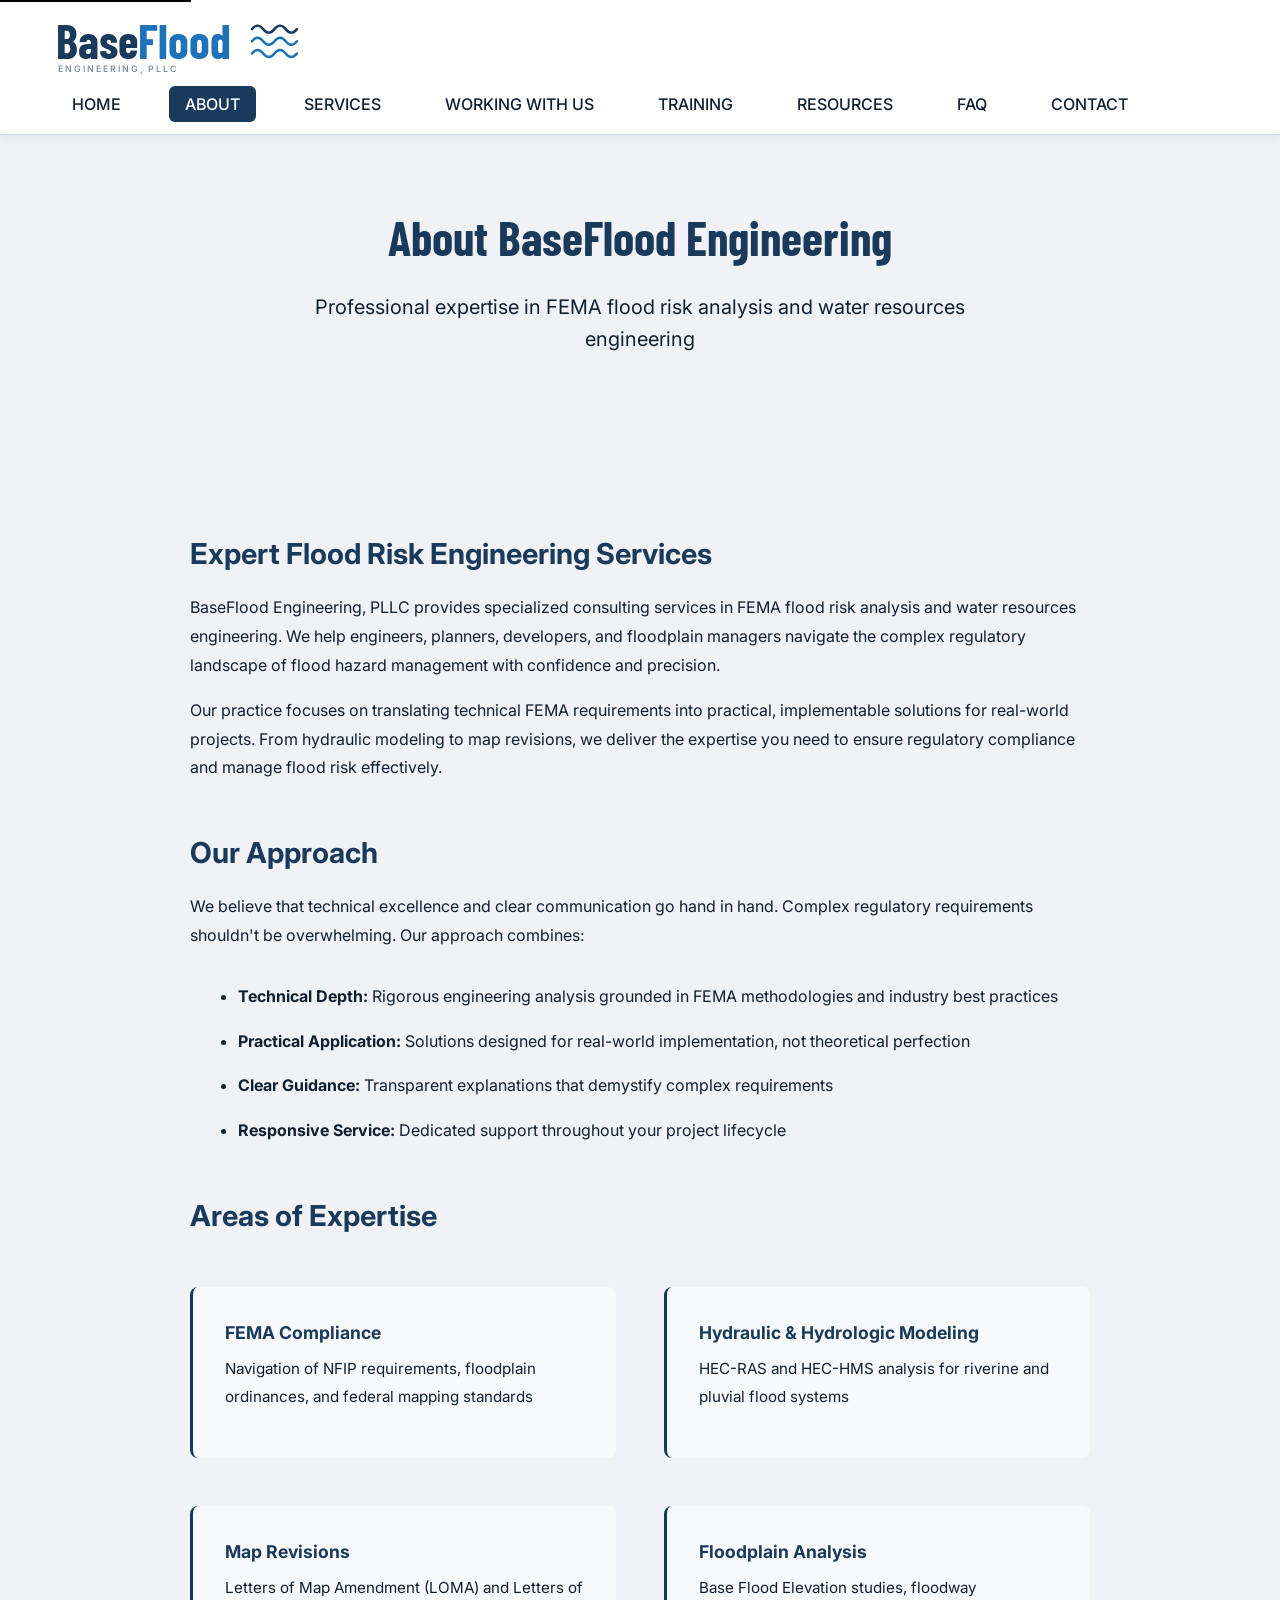
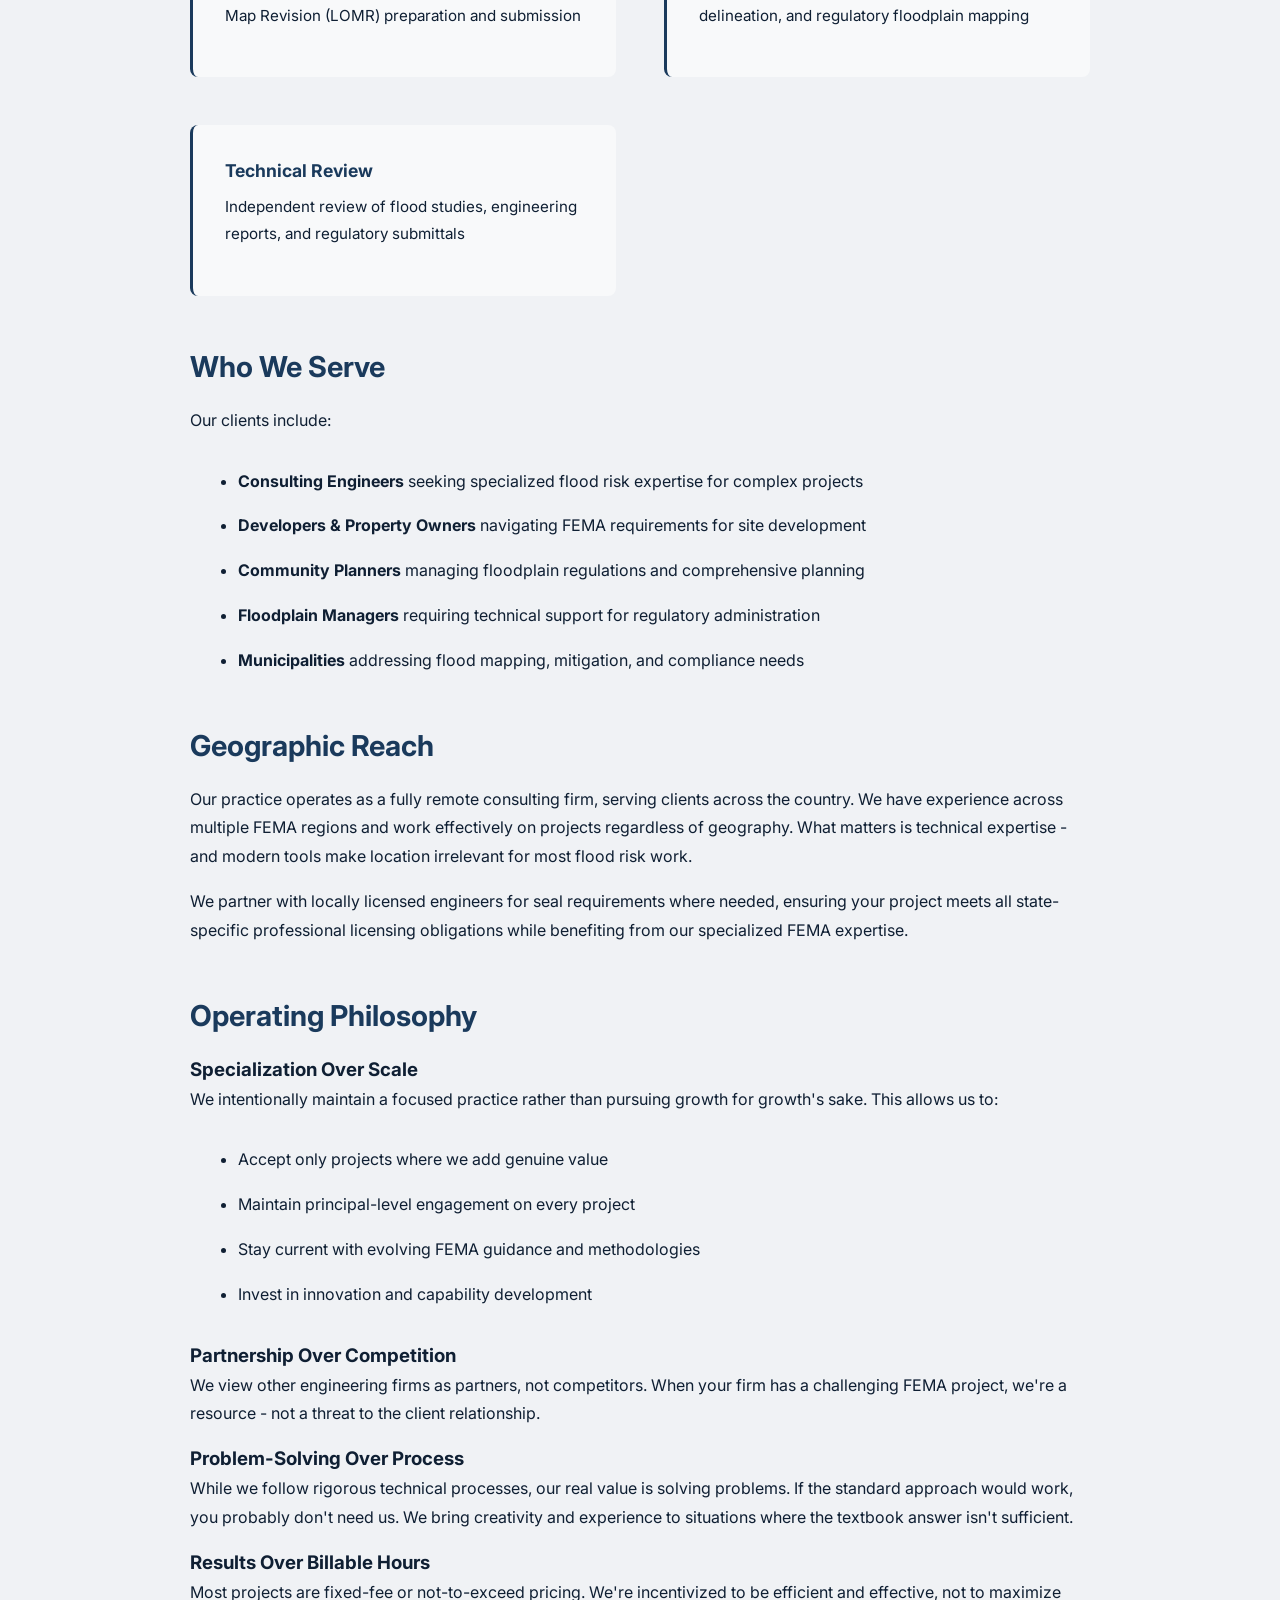
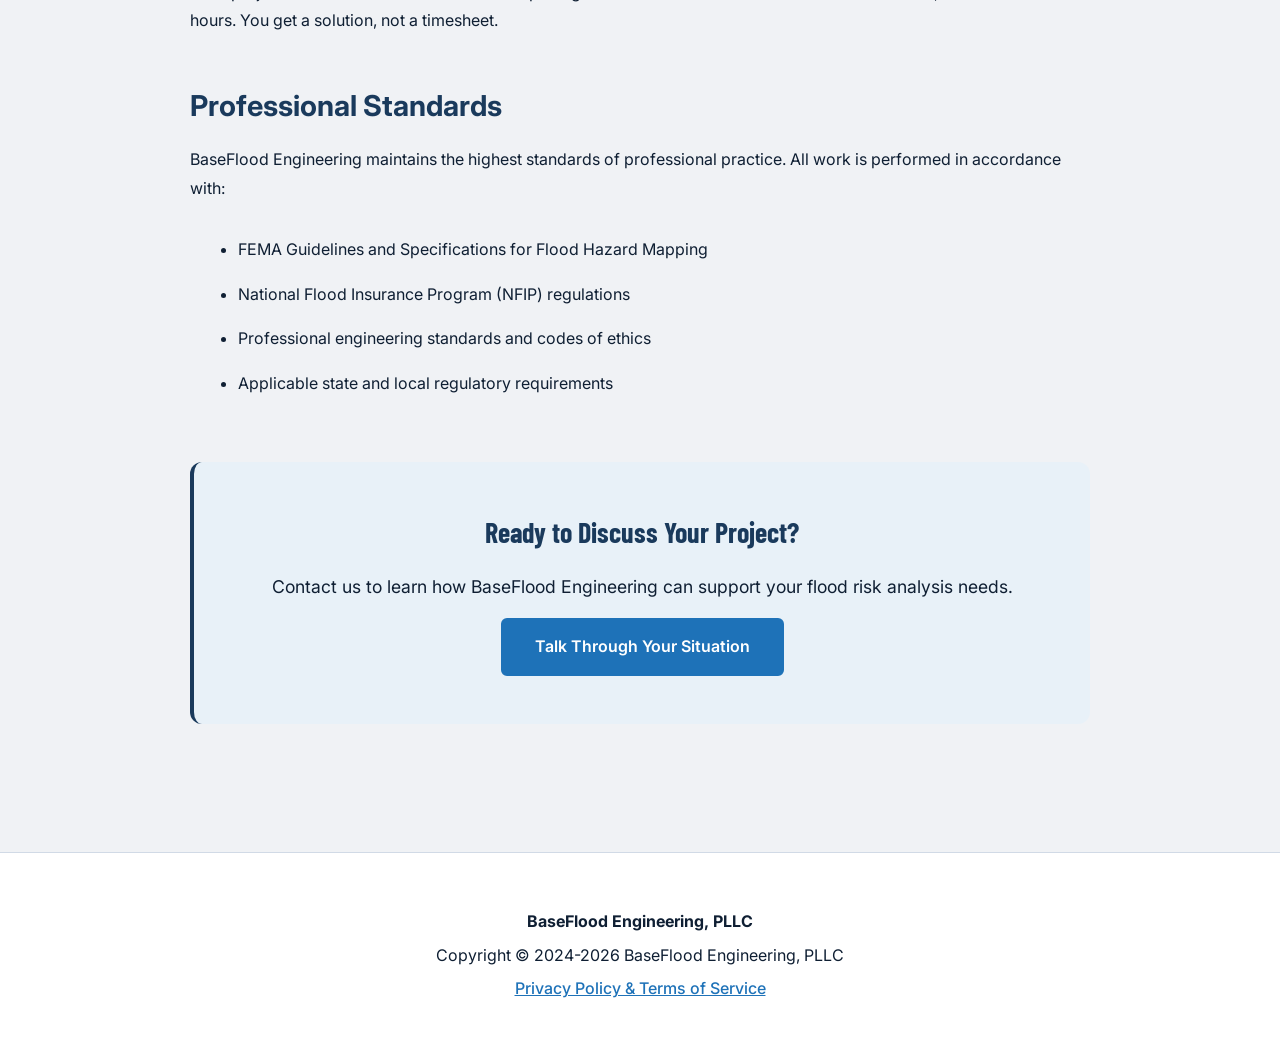
==== commit 07b58ad4: "fix: tighten wave gap further — translate 212→207" ====
--- a/about.html
+++ b/about.html
@@ -27,14 +27,14 @@
             <div class="header-content">
                 <div class="logo">
                     <a href="index.html" aria-label="BaseFlood Engineering homepage">
-                        <svg xmlns="http://www.w3.org/2000/svg" viewBox="0 0 272 64" role="img" aria-label="BaseFlood Engineering, PLLC" style="height:60px;width:auto;display:block;">
+                        <svg xmlns="http://www.w3.org/2000/svg" viewBox="0 0 267 64" role="img" aria-label="BaseFlood Engineering, PLLC" style="height:60px;width:auto;display:block;">
                         <title>BaseFlood Engineering, PLLC</title>
                         <text y="46"
                               font-family="'Barlow Condensed','Arial Narrow',Arial,sans-serif"
                               font-weight="700" font-size="50">
                             <tspan fill="#1a3a5c">Base</tspan><tspan fill="#1e72b8">Flood</tspan>
                         </text>
-                        <g transform="translate(212, 8)">
+                        <g transform="translate(207, 8)">
                             <path d="M2 6 C 6 1, 10 1, 14 6 C 18 11, 22 11, 26 6 C 30 1, 34 1, 38 6 C 42 11, 46 11, 50 6"
                                   stroke="#1a3a5c" stroke-width="2.6" stroke-linecap="round" fill="none"/>
                             <path transform="translate(0,13)"
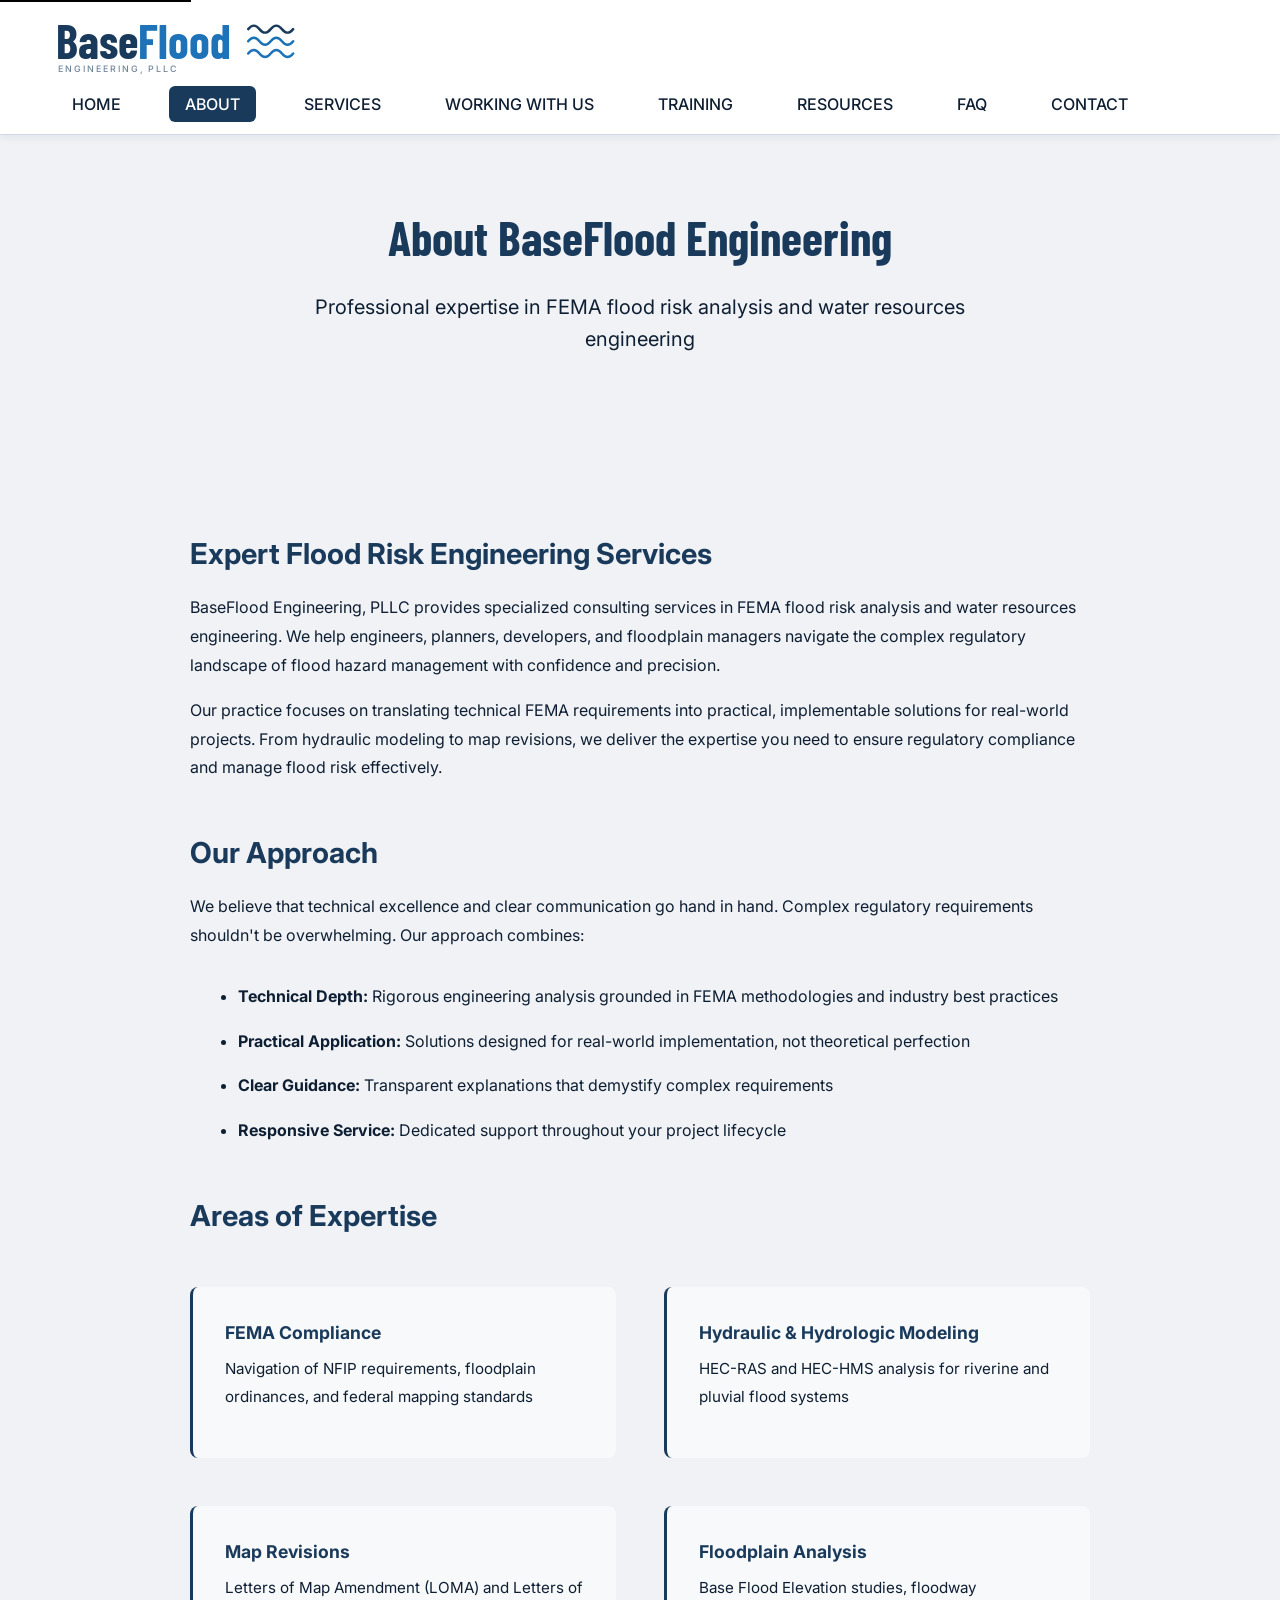
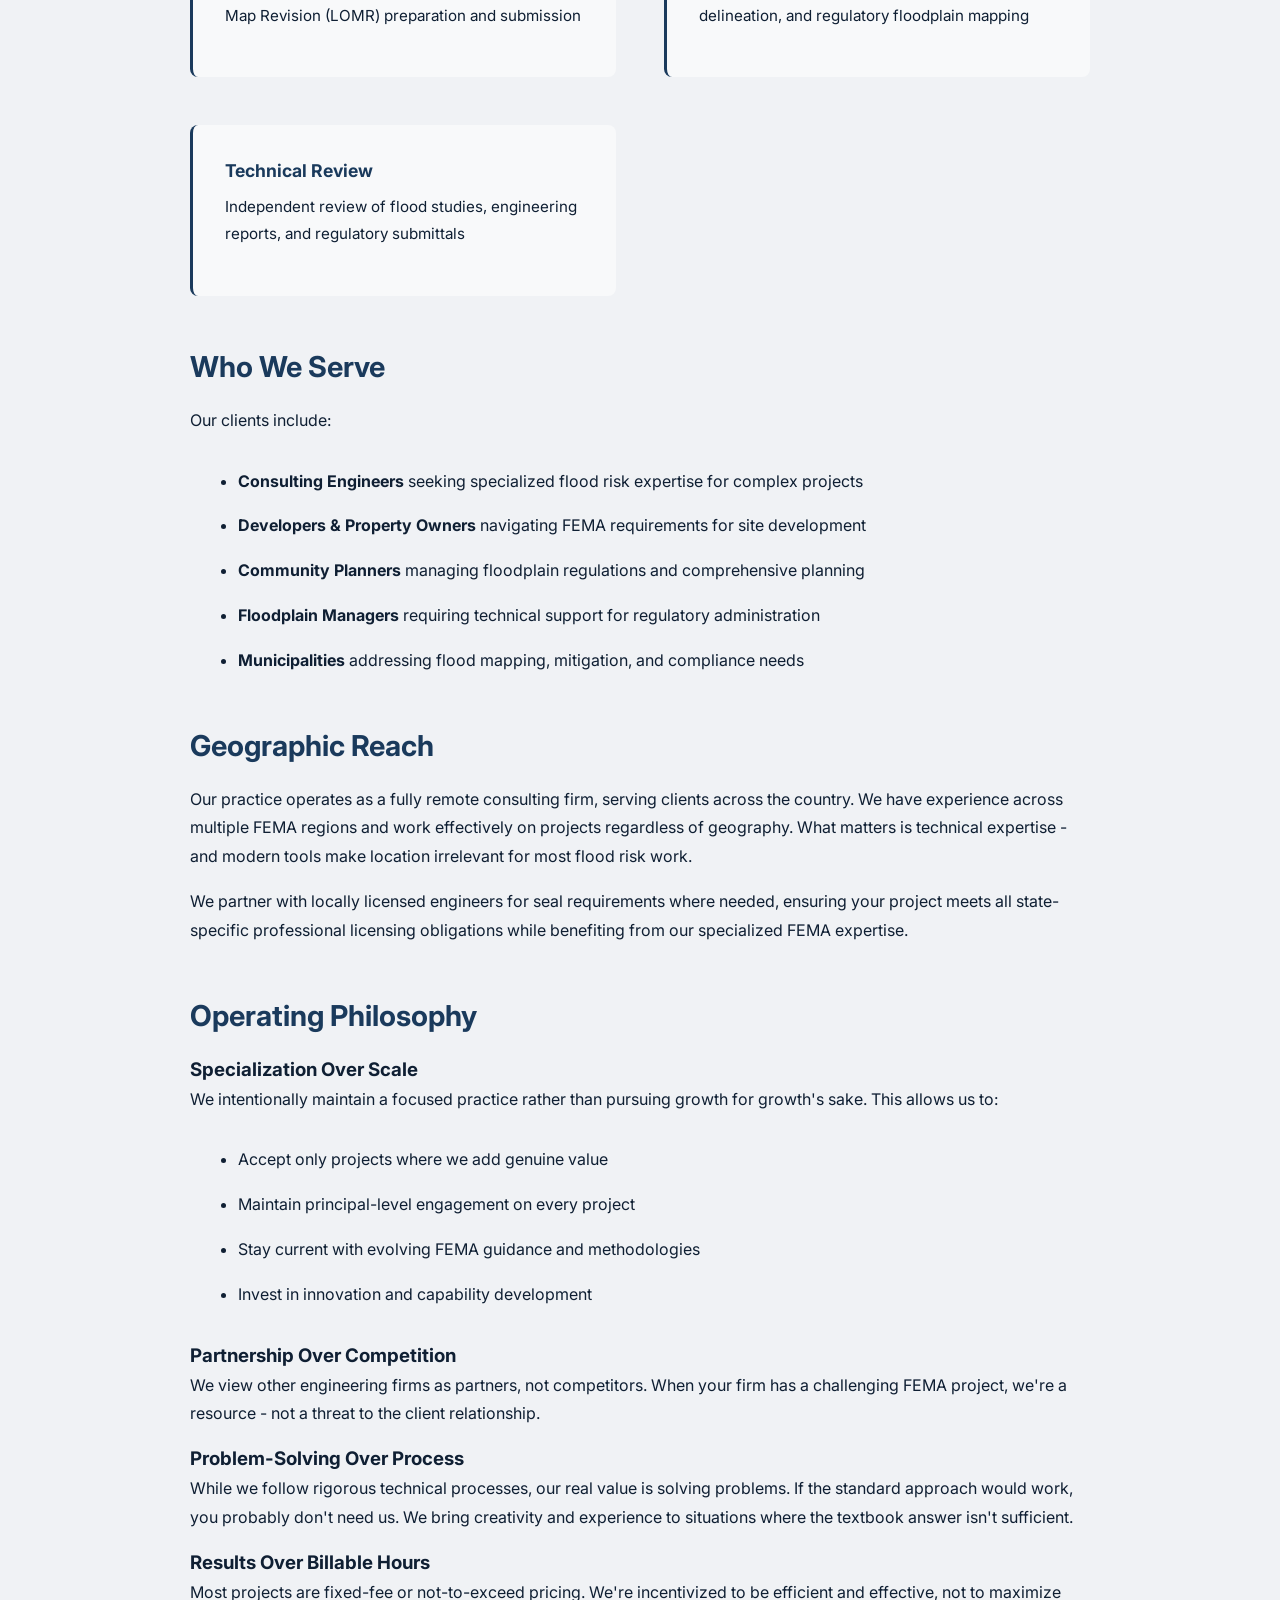
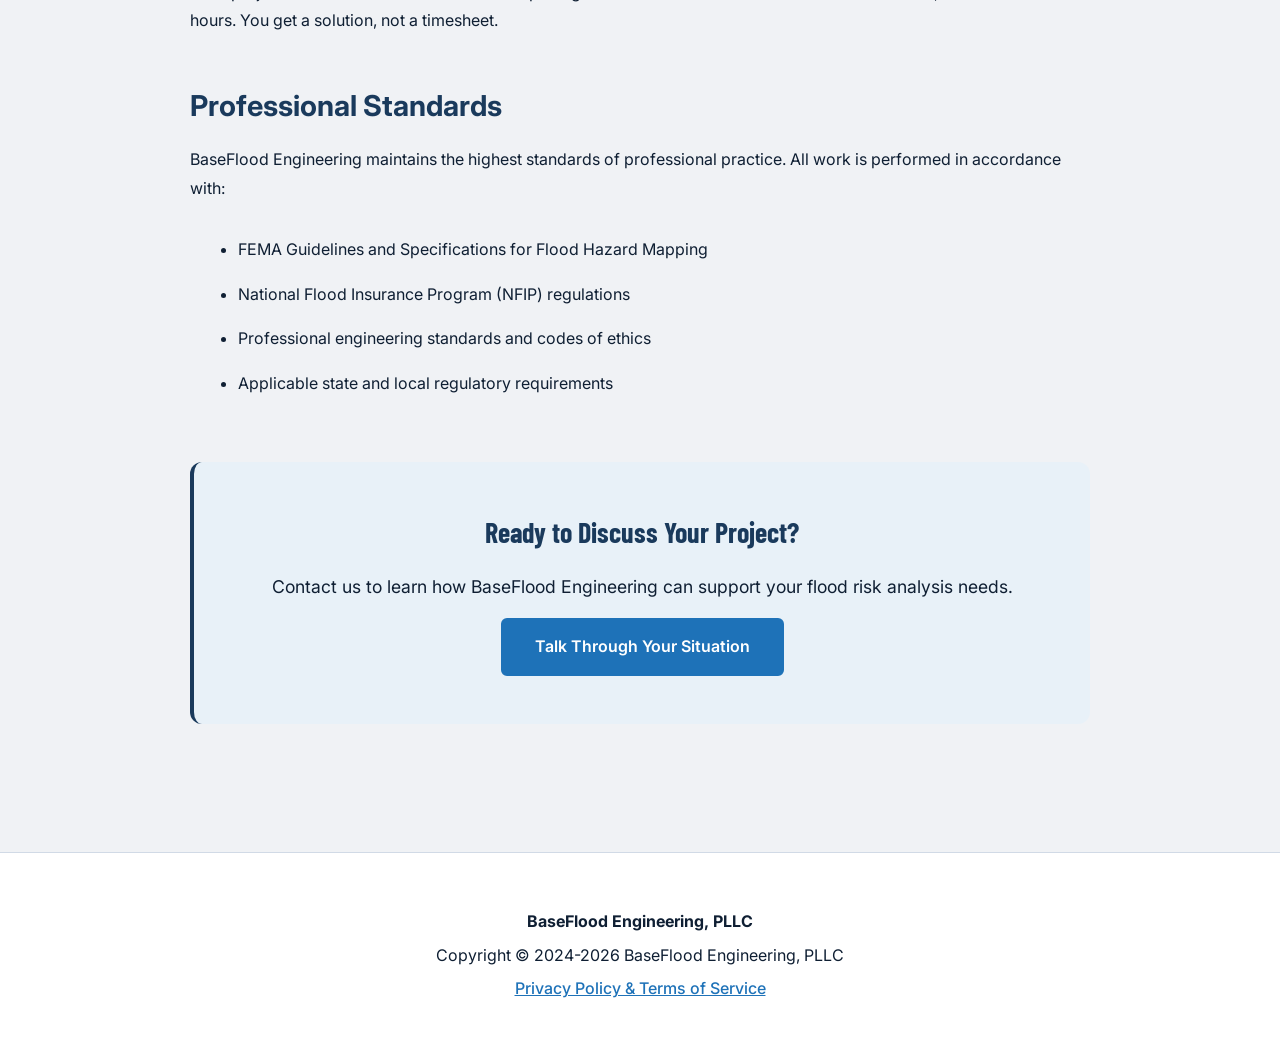
==== commit 73e36ac8: "fix: wave gap — translate 207→203" ====
--- a/about.html
+++ b/about.html
@@ -27,14 +27,14 @@
             <div class="header-content">
                 <div class="logo">
                     <a href="index.html" aria-label="BaseFlood Engineering homepage">
-                        <svg xmlns="http://www.w3.org/2000/svg" viewBox="0 0 267 64" role="img" aria-label="BaseFlood Engineering, PLLC" style="height:60px;width:auto;display:block;">
+                        <svg xmlns="http://www.w3.org/2000/svg" viewBox="0 0 263 64" role="img" aria-label="BaseFlood Engineering, PLLC" style="height:60px;width:auto;display:block;">
                         <title>BaseFlood Engineering, PLLC</title>
                         <text y="46"
                               font-family="'Barlow Condensed','Arial Narrow',Arial,sans-serif"
                               font-weight="700" font-size="50">
                             <tspan fill="#1a3a5c">Base</tspan><tspan fill="#1e72b8">Flood</tspan>
                         </text>
-                        <g transform="translate(207, 8)">
+                        <g transform="translate(203, 8)">
                             <path d="M2 6 C 6 1, 10 1, 14 6 C 18 11, 22 11, 26 6 C 30 1, 34 1, 38 6 C 42 11, 46 11, 50 6"
                                   stroke="#1a3a5c" stroke-width="2.6" stroke-linecap="round" fill="none"/>
                             <path transform="translate(0,13)"
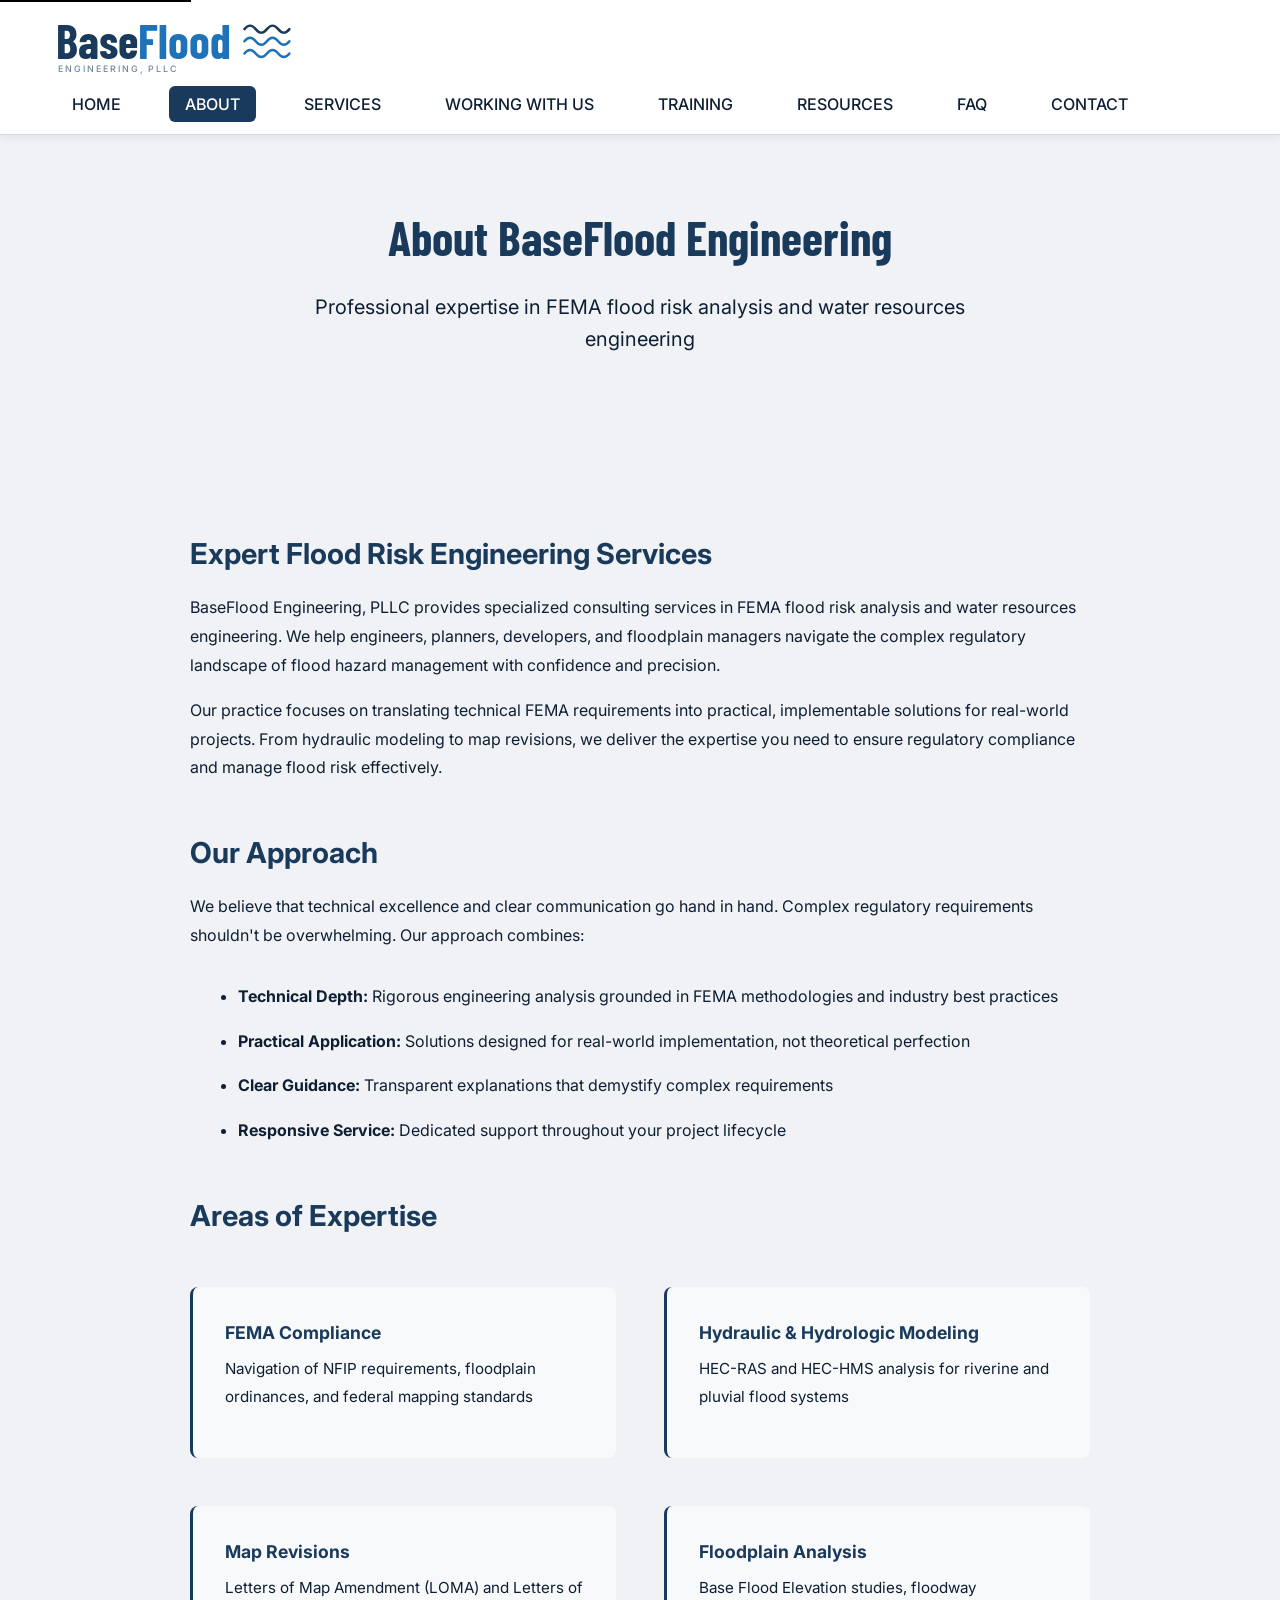
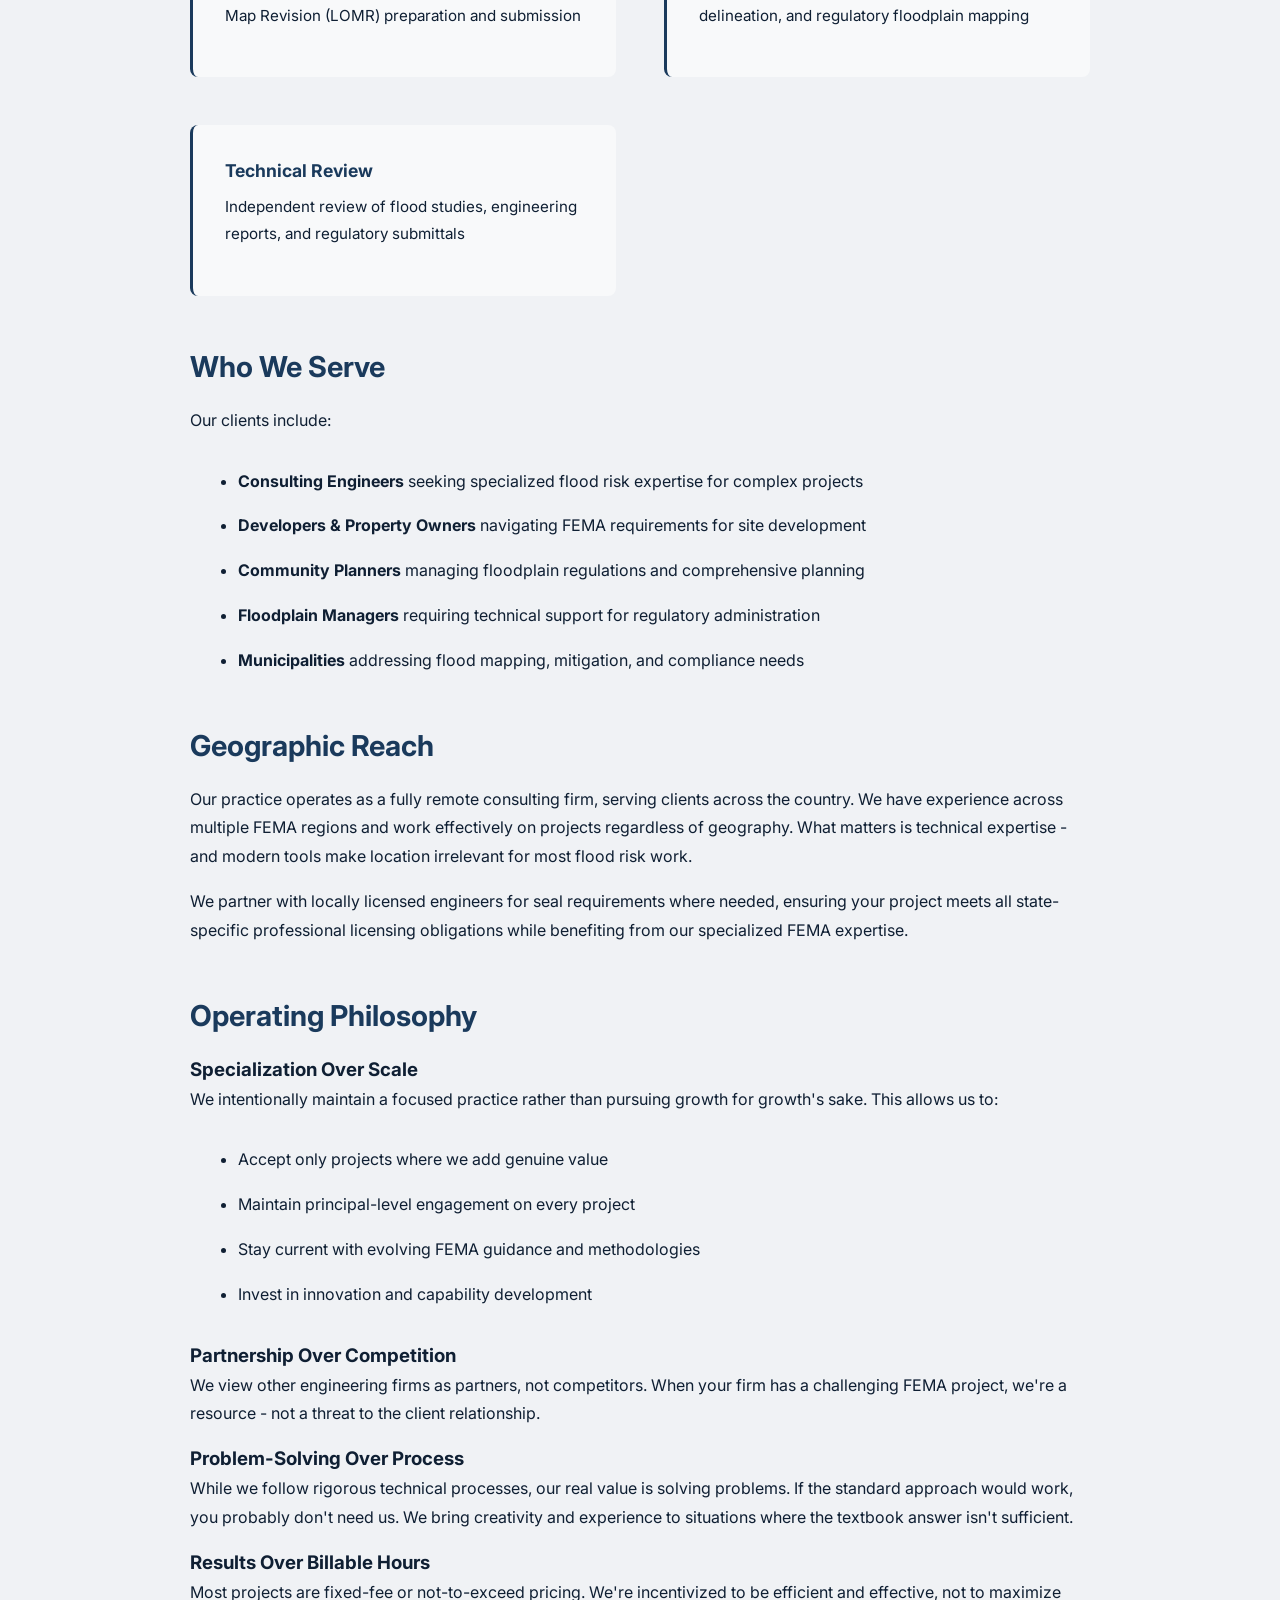
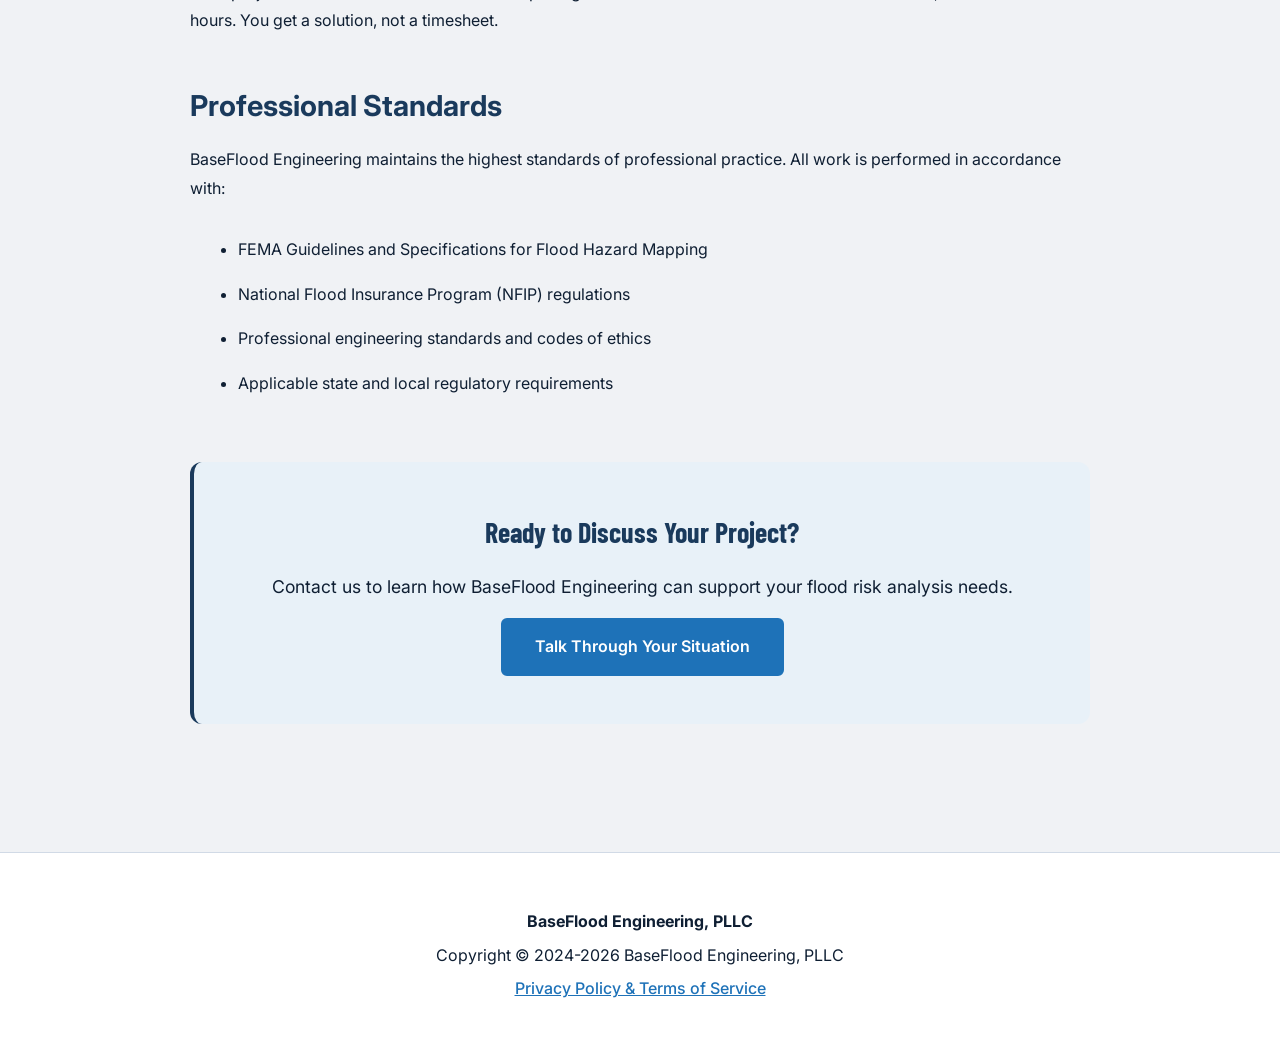
==== commit 180b236e: "fix: wave gap — translate 203→199" ====
--- a/about.html
+++ b/about.html
@@ -27,14 +27,14 @@
             <div class="header-content">
                 <div class="logo">
                     <a href="index.html" aria-label="BaseFlood Engineering homepage">
-                        <svg xmlns="http://www.w3.org/2000/svg" viewBox="0 0 263 64" role="img" aria-label="BaseFlood Engineering, PLLC" style="height:60px;width:auto;display:block;">
+                        <svg xmlns="http://www.w3.org/2000/svg" viewBox="0 0 259 64" role="img" aria-label="BaseFlood Engineering, PLLC" style="height:60px;width:auto;display:block;">
                         <title>BaseFlood Engineering, PLLC</title>
                         <text y="46"
                               font-family="'Barlow Condensed','Arial Narrow',Arial,sans-serif"
                               font-weight="700" font-size="50">
                             <tspan fill="#1a3a5c">Base</tspan><tspan fill="#1e72b8">Flood</tspan>
                         </text>
-                        <g transform="translate(203, 8)">
+                        <g transform="translate(199, 8)">
                             <path d="M2 6 C 6 1, 10 1, 14 6 C 18 11, 22 11, 26 6 C 30 1, 34 1, 38 6 C 42 11, 46 11, 50 6"
                                   stroke="#1a3a5c" stroke-width="2.6" stroke-linecap="round" fill="none"/>
                             <path transform="translate(0,13)"
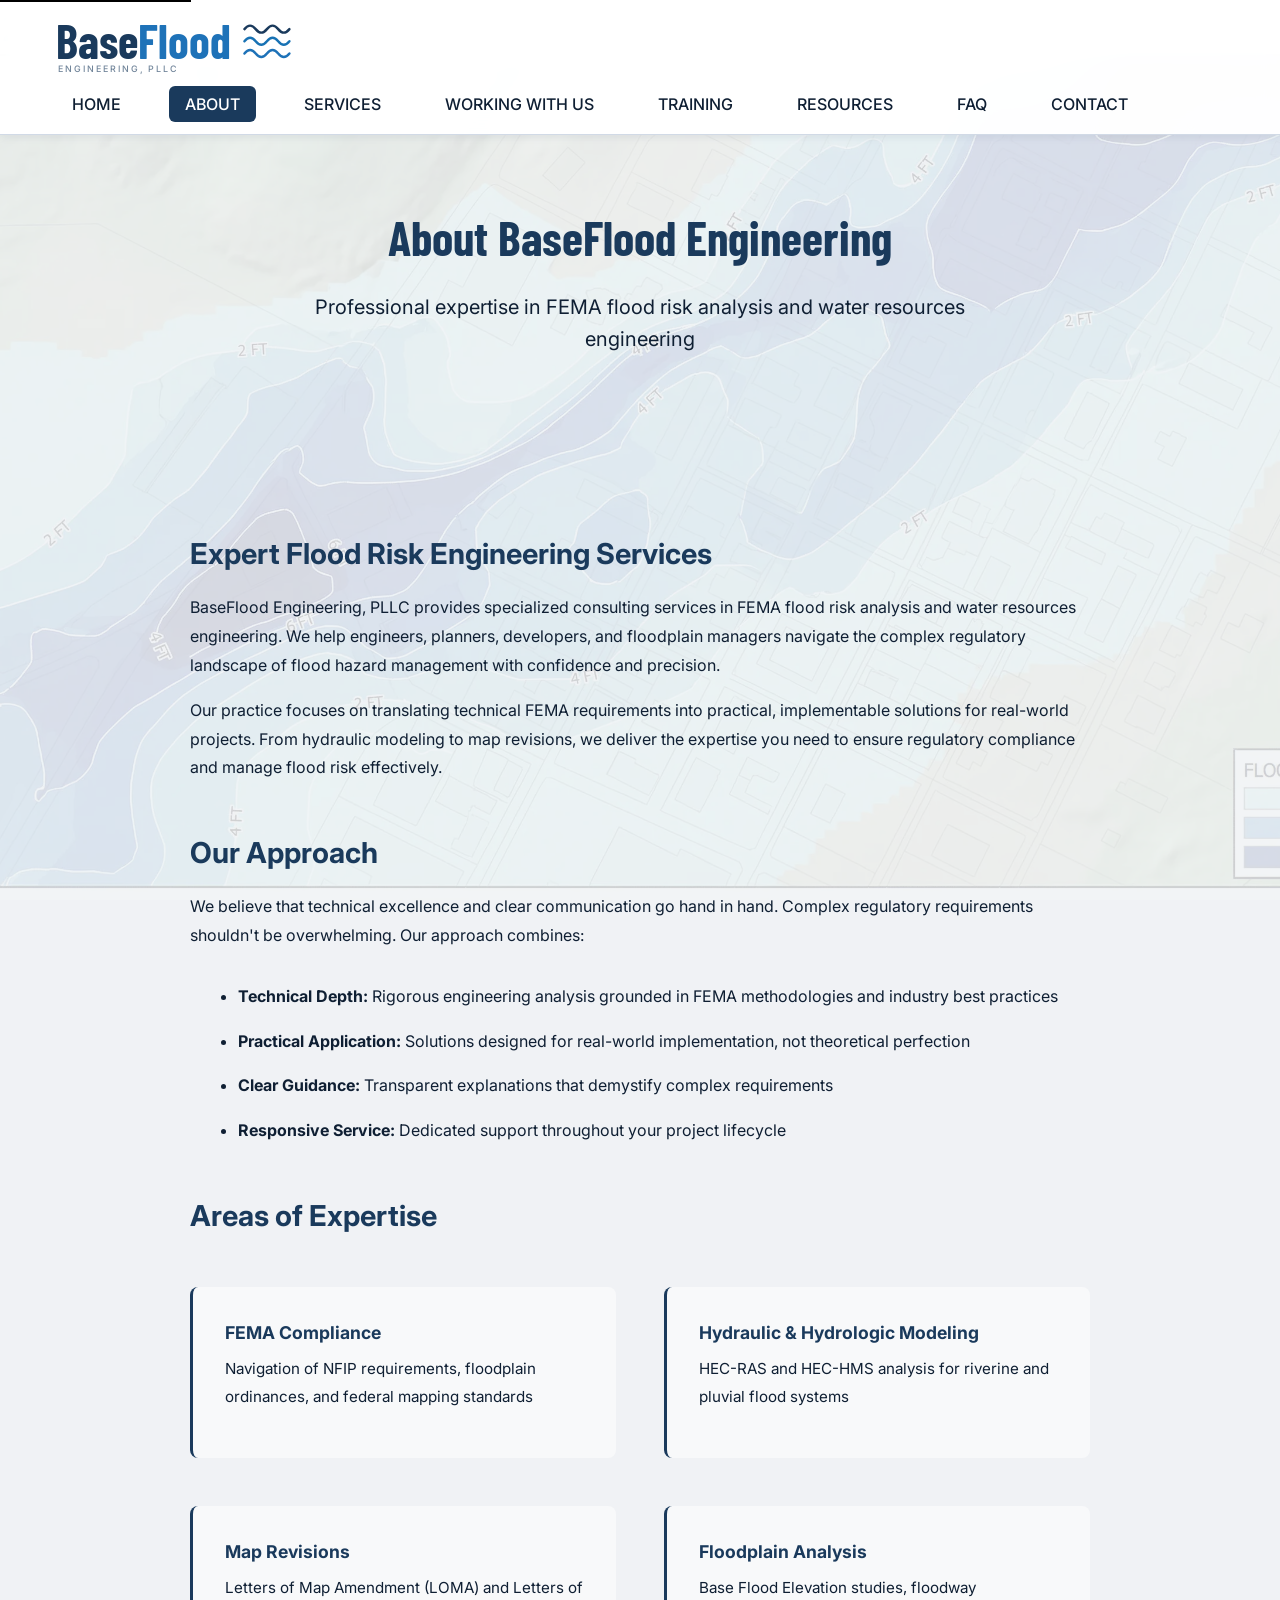
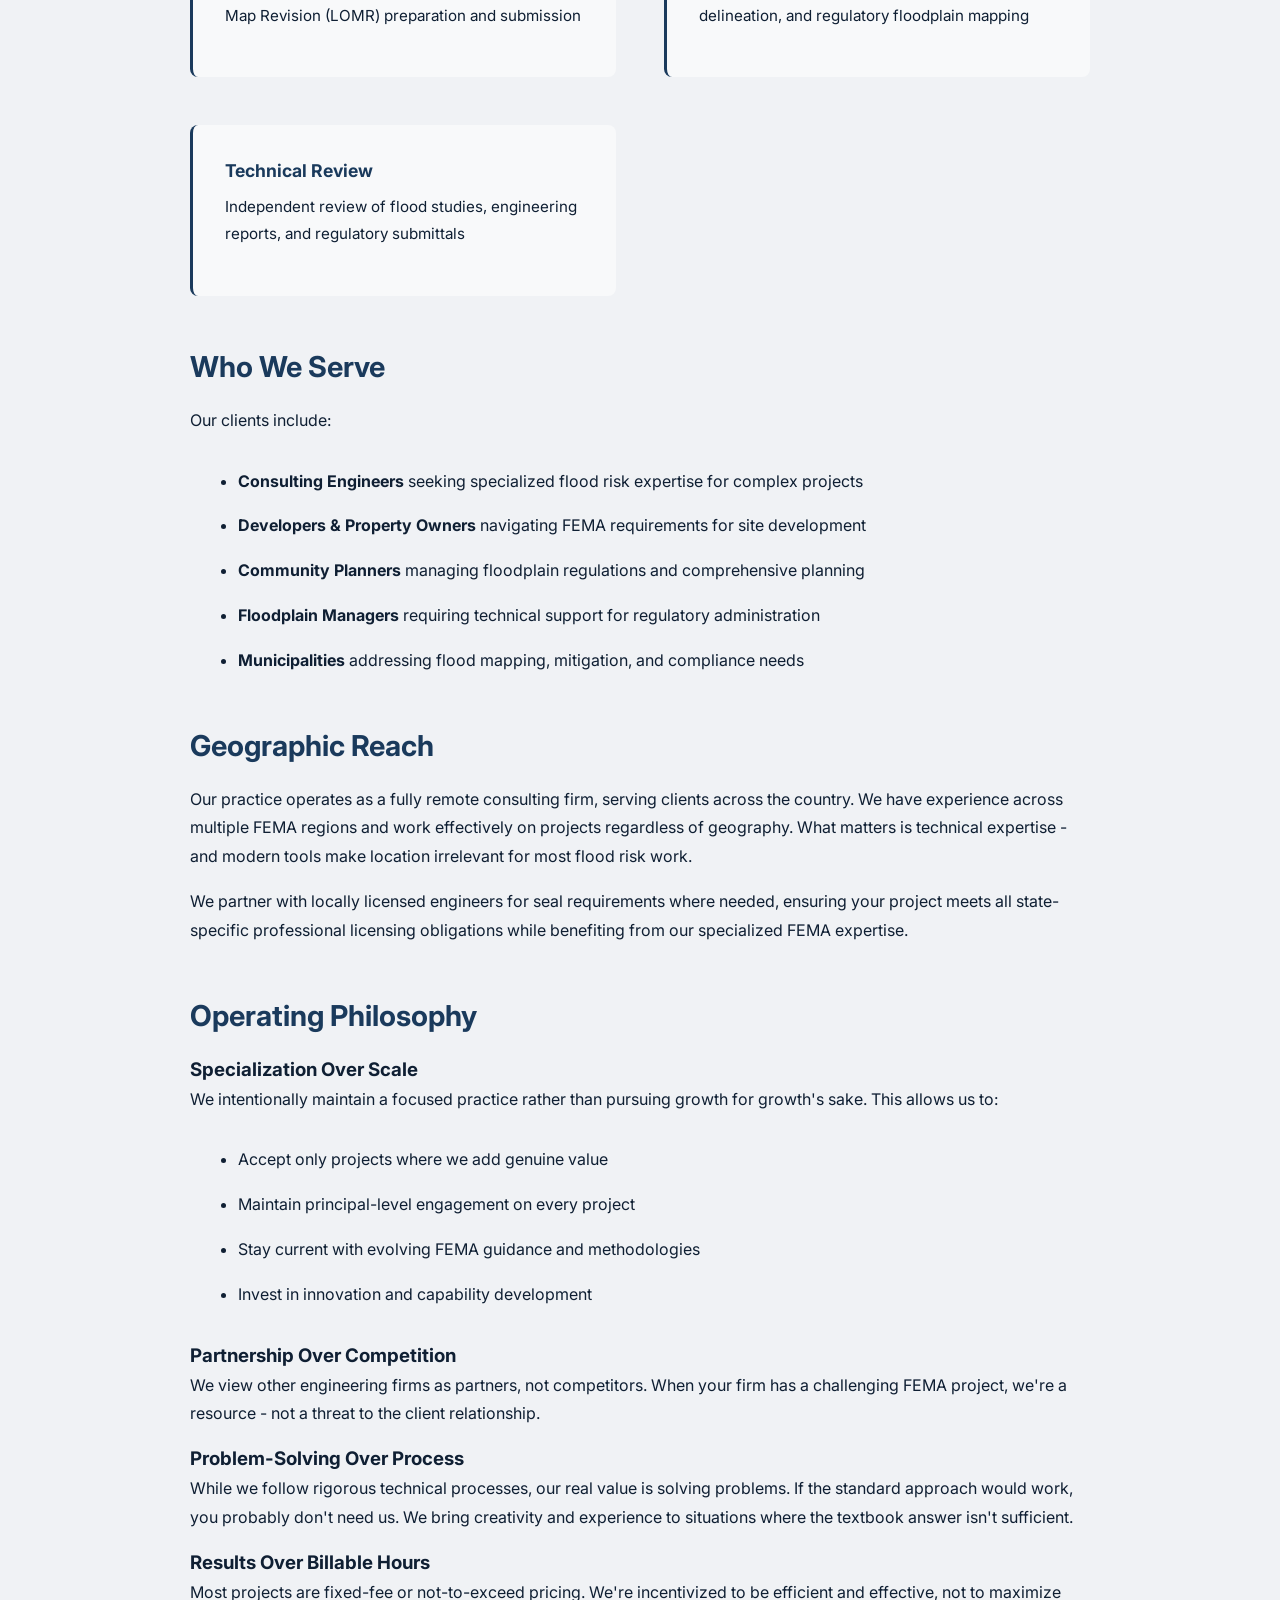
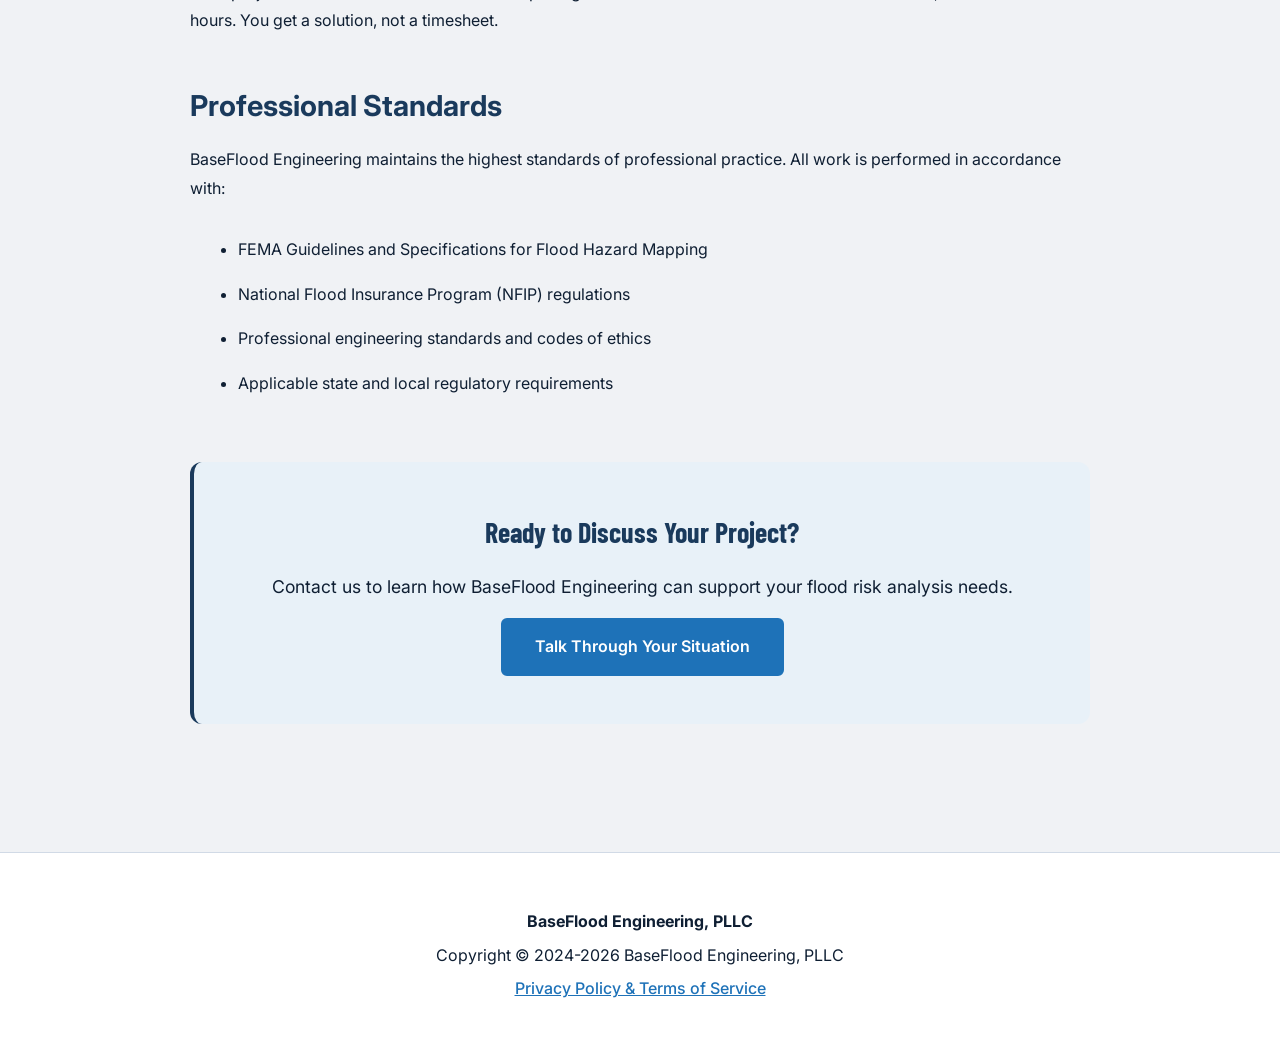
==== commit b838521d: "fix: audit quick wins — compress watermark, SEO plumbing, security headers, dead assets, 404 page" ====
--- a/about.html
+++ b/about.html
@@ -7,15 +7,39 @@
     <!-- SEO Meta Tags -->
     <title>About - BaseFlood Engineering</title>
     <meta name="description" content="The specialist's specialist in FEMA flood risk. We partner with engineering firms and serve clients with specialized expertise, principal-level engagement, and a problem-solving focus.">
+    <meta property="og:type" content="website">
+    <meta property="og:url" content="https://baseflood.com/about">
+    <meta property="og:title" content="About - BaseFlood Engineering">
+    <meta property="og:description" content="The specialist's specialist in FEMA flood risk. We partner with engineering firms and serve clients with specialized expertise, principal-level engagement, and a problem-solving focus.">
+    <meta property="og:image" content="https://baseflood.com/images/baseflood_og_1200x630.png">
+    <meta property="og:image:width" content="1200">
+    <meta property="og:image:height" content="630">
+    <meta property="og:site_name" content="BaseFlood Engineering">
+    <meta name="twitter:card" content="summary_large_image">
+    <meta name="twitter:title" content="About - BaseFlood Engineering">
+    <meta name="twitter:description" content="The specialist's specialist in FEMA flood risk. We partner with engineering firms and serve clients with specialized expertise, principal-level engagement, and a problem-solving focus.">
+    <meta name="twitter:image" content="https://baseflood.com/images/baseflood_og_1200x630.png">
 
     <!-- Favicon -->
-    <link rel="icon" type="image/png" href="favicon.png">
+        <link rel="icon" type="image/x-icon" href="favicon.ico">
+        <link rel="apple-touch-icon" href="apple_touch_icon_180.png">
+    <link rel="icon" type="image/png" href="/favicon.png">
+    <meta name="theme-color" content="#1a3a5c">
+    <link rel="canonical" href="https://baseflood.com/about">
 
     <!-- Stylesheet -->
         <link rel="preconnect" href="https://fonts.googleapis.com">
     <link rel="preconnect" href="https://fonts.gstatic.com" crossorigin>
     <link href="https://fonts.googleapis.com/css2?family=Barlow+Condensed:wght@700&family=Inter:wght@300;400;500;600;700&display=swap" rel="stylesheet">
     <link rel="stylesheet" href="styles.css">
+    <!-- Google Analytics -->
+    <script async src="https://www.googletagmanager.com/gtag/js?id=G-NQ5WE36THF"></script>
+    <script>
+        window.dataLayer = window.dataLayer || [];
+        function gtag(){dataLayer.push(arguments);}
+        gtag('js', new Date());
+        gtag('config', 'G-NQ5WE36THF');
+    </script>
 </head>
 <body>
     <!-- Skip Navigation -->
@@ -198,7 +222,7 @@
             <div class="footer-content">
                 <p><strong>BaseFlood Engineering, PLLC</strong></p>
                 <p>Copyright &copy; 2024-2026 BaseFlood Engineering, PLLC</p>
-                <p><a href="privacy.html">Privacy Policy & Terms of Service</a></p>
+                <p><a href="privacy.html">Privacy Policy &amp; Terms of Service</a></p>
             </div>
         </div>
     </footer>
--- a/styles.css
+++ b/styles.css
@@ -80,7 +80,7 @@
     left: 0;
     width: 100%;
     height: 100%;
-    background-image: url('images/background-watermark.png');
+    background-image: url('images/background-watermark.webp');
     background-size: cover;
     background-position: center;
     background-repeat: no-repeat;
@@ -859,60 +859,7 @@
     color: var(--bf-navy);
 }
 
-/* === Cookie Banner === */
-.cookie-banner {
-    position: fixed;
-    bottom: 0;
-    left: 0;
-    right: 0;
-    background: var(--bf-navy);
-    color: var(--white);
-    padding: var(--spacing-md);
-    box-shadow: 0 -2px 10px rgba(0, 0, 0, 0.2);
-    z-index: 100;
-}
-
-.cookie-content {
-    max-width: var(--container-width);
-    margin: 0 auto;
-    display: flex;
-    justify-content: space-between;
-    align-items: center;
-    gap: var(--spacing-md);
-    flex-wrap: wrap;
-}
-
-.cookie-buttons {
-    display: flex;
-    gap: var(--spacing-sm);
-}
-
-.btn-accept,
-.btn-reject {
-    padding: var(--spacing-xs) var(--spacing-md);
-    border: none;
-    border-radius: 6px;
-    font-weight: 500;
-    font-family: var(--font-main);
-    cursor: pointer;
-    transition: all 0.3s ease;
-}
-
-.btn-accept {
-    background: var(--bf-blue);
-    color: var(--white);
-}
-
-.btn-reject {
-    background: var(--white);
-    color: var(--bf-navy);
-}
-
-.btn-accept:hover,
-.btn-reject:hover {
-    transform: translateY(-1px);
-    box-shadow: 0 2px 8px rgba(0, 0, 0, 0.2);
-}
+
 
 /* === Links === */
 a {
@@ -992,11 +939,6 @@
         text-align: center;
     }
 
-    .cookie-content {
-        flex-direction: column;
-        text-align: center;
-    }
-
     .content-box h1 {
         font-size: 2rem;
     }
@@ -1035,8 +977,7 @@
 /* === Print Styles === */
 @media print {
     .skip-link,
-    nav,
-    .cookie-banner {
+    nav {
         display: none;
     }
 
